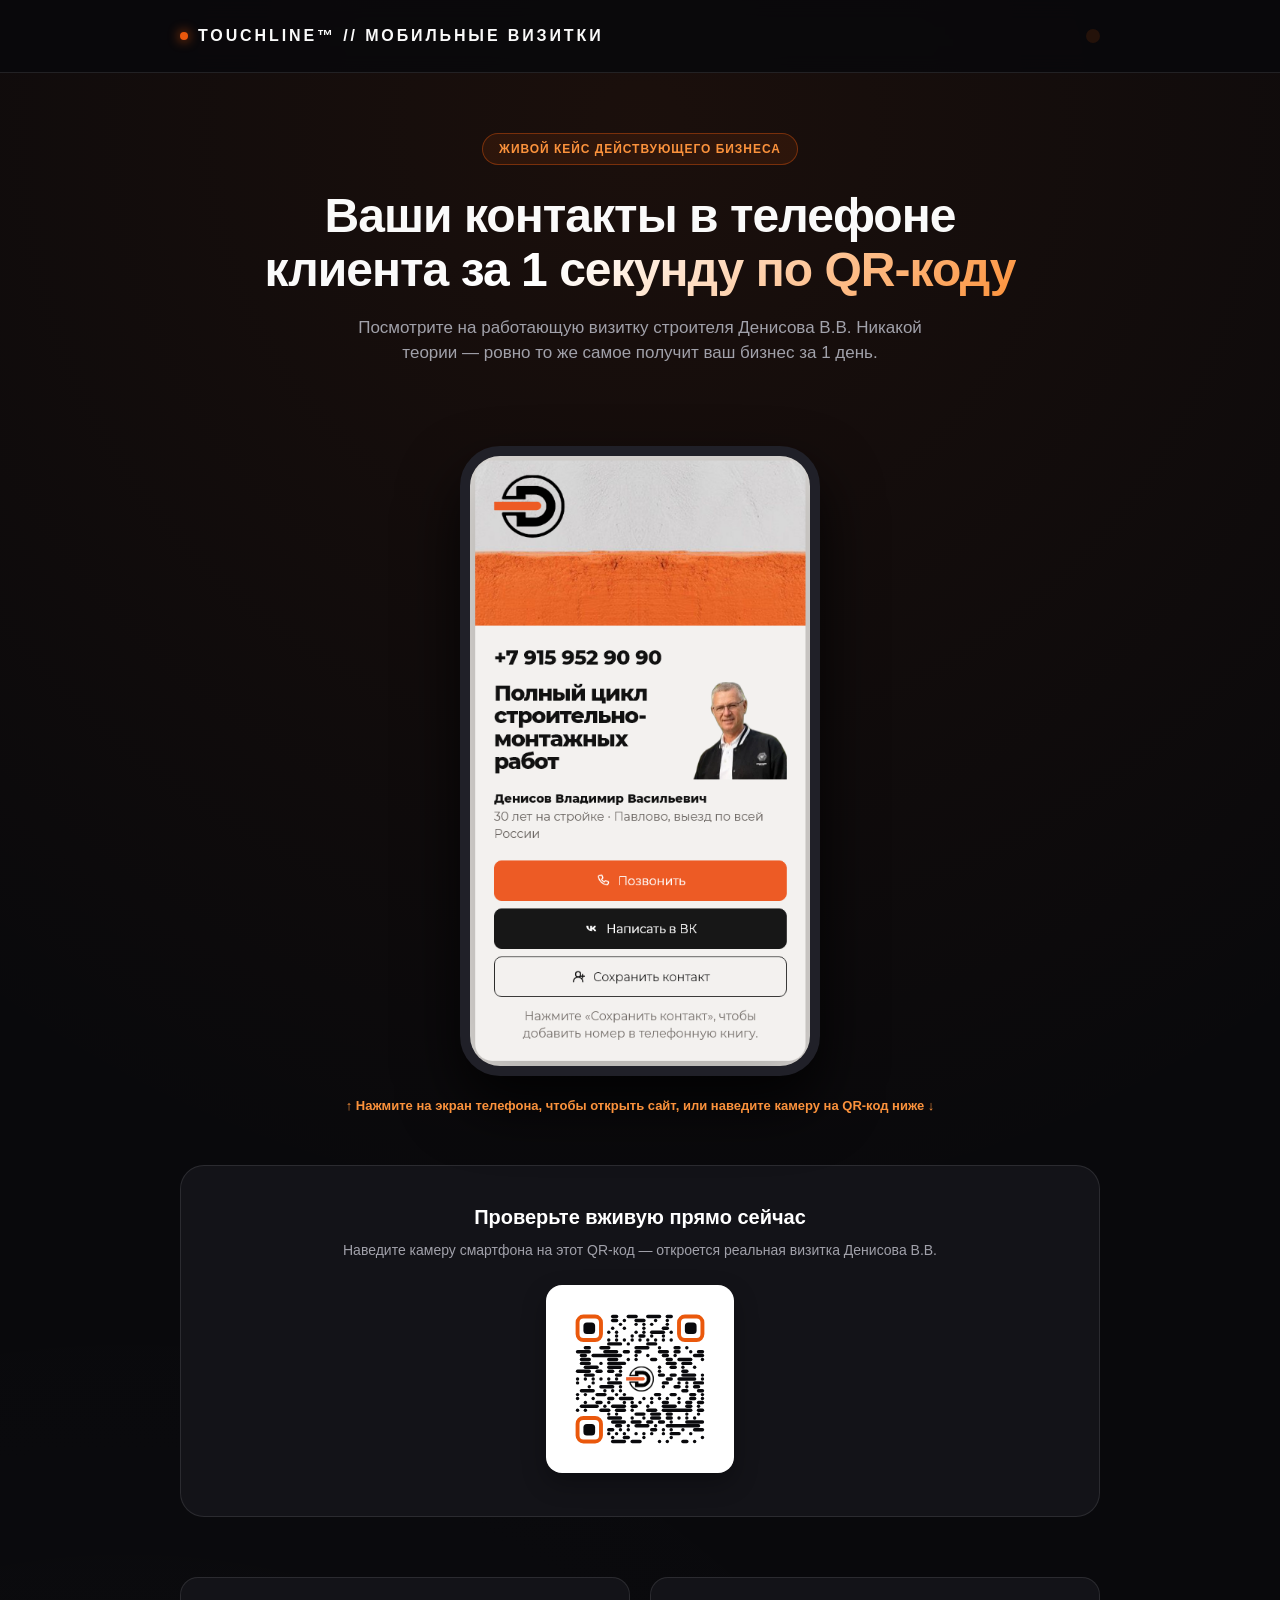
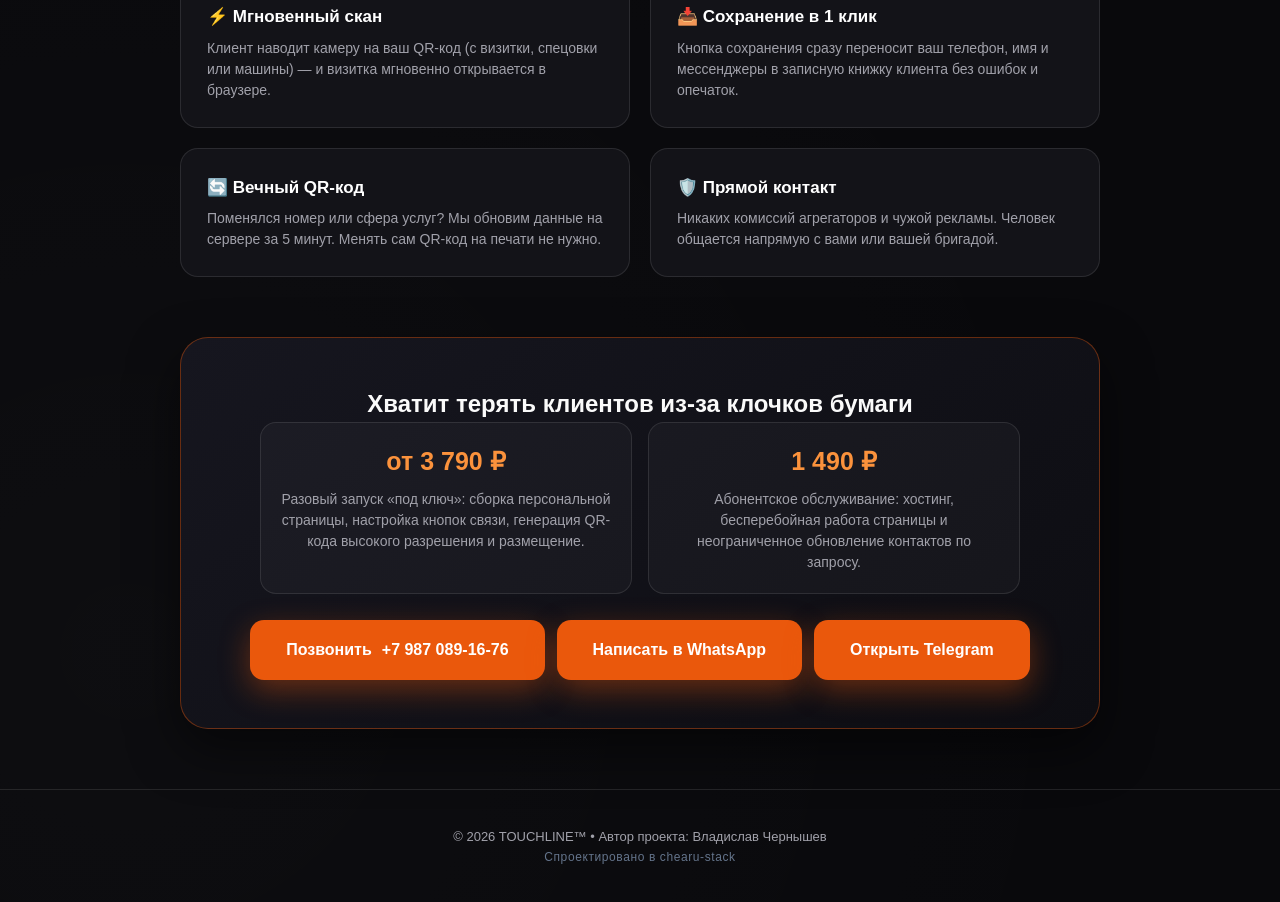
==== index.html @ 72512d51 "Update pricing and remove contact QR" ====
<!DOCTYPE html>
<html lang="ru">
<head>
  <meta charset="UTF-8" />
  <meta name="viewport" content="width=device-width, initial-scale=1.0" />
  <link rel="stylesheet" href="style.css" />
  <title>TOUCHLINE™ — Цифровая визитка для бизнеса</title>
  <meta name="author" content="Владислав Чернышев (Touchline Project)" />
  <!-- Фирменная искра -->
<link rel="icon" type="image/svg+xml" href="data:image/svg+xml,%3Csvg xmlns=%22http://www.w3.org/2000/svg%22 viewBox=%220 0 100 100%22%3E%3Cpath fill=%22%23ea580c%22 d=%22M50 3 60 37 94 50 60 60 50 97 40 60 6 50 40 37z%22/%3E%3Ccircle cx=%2250%22 cy=%2250%22 r=%228%22 fill=%22%23fff%22/%3E%3C/svg%3E">
  
</head>
<body>

  <header>
    <div class="container header-row">
      <a href="index.html" class="logo">
        <span class="logo-dot"></span>
        TOUCHLINE™ // МОБИЛЬНЫЕ ВИЗИТКИ
      </a>
      <a class="stealth-link" href="system.html" aria-label="Системная страница" title="Системная страница"></a>
    </div>
  </header>

  <main class="container">
    
    <!-- ПРОМО ХЕДЕР -->
    <section class="promo-hero">
      <div class="pill">Живой кейс действующего бизнеса</div>
      <h1>Ваши контакты в телефоне клиента <span>за 1 секунду по QR-коду</span></h1>
      <p class="promo-sub">
        Посмотрите на работающую визитку строителя Денисова В.В. Никакой теории — ровно то же самое получит ваш бизнес за 1 день.
      </p>
    </section>

    <!-- ИНТЕРАКТИВНЫЙ МАКЕТ СО СКРИНШОТОМ (ОБЕРНУТ В ССЫЛКУ) -->
    <section class="mockup-section">
      <a href="https://stroypavlovo52.htmlkin.ru/" target="_blank" rel="noopener" class="phone-link-wrap">
        <div class="phone-frame">
          <div class="phone-screen">
            <img src="denisov-screen.png" alt="Визитка Денисова В.В.">
          </div>
        </div>
      </a>
    </section>

    <div class="phone-hint">
      ↑ Нажмите на экран телефона, чтобы открыть сайт, или наведите камеру на QR-код ниже ↓
    </div>

    <!-- БЛОК С QR-КОДОМ ДЕНИСОВА ДЛЯ ПОЛЕВОГО ТЕСТА -->
    <section class="qr-test-box">
      <h3>Проверьте вживую прямо сейчас</h3>
      <p>Наведите камеру смартфона на этот QR-код — откроется реальная визитка Денисова В.В.</p>
      
      <div class="qr-img-wrap">
        <img src="qr_demo.svg" alt="QR на визитку Денисова">
      </div>
    </section>

    <!-- ПРЕИМУЩЕСТВА -->
    <div class="details-grid">
      <div class="detail-card">
        <h3>⚡ Мгновенный скан</h3>
        <p>Клиент наводит камеру на ваш QR-код (с визитки, спецовки или машины) — и визитка мгновенно открывается в браузере.</p>
      </div>
      <div class="detail-card">
        <h3>📥 Сохранение в 1 клик</h3>
        <p>Кнопка сохранения сразу переносит ваш телефон, имя и мессенджеры в записную книжку клиента без ошибок и опечаток.</p>
      </div>
      <div class="detail-card">
        <h3>🔄 Вечный QR-код</h3>
        <p>Поменялся номер или сфера услуг? Мы обновим данные на сервере за 5 минут. Менять сам QR-код на печати не нужно.</p>
      </div>
      <div class="detail-card">
        <h3>🛡️ Прямой контакт</h3>
        <p>Никаких комиссий агрегаторов и чужой рекламы. Человек общается напрямую с вами или вашей бригадой.</p>
      </div>
    </div>

    <!-- БЛОК С ЦЕНОЙ -->
    <section class="price-box">
      <h2>Хватит терять клиентов из-за клочков бумаги</h2>
      <div class="price-options">
        <div class="price-option"><strong>от 3 790 ₽</strong><p>Разовый запуск «под ключ»: сборка персональной страницы, настройка кнопок связи, генерация QR-кода высокого разрешения и размещение.</p></div>
        <div class="price-option"><strong>1 490 ₽</strong><p>Абонентское обслуживание: хостинг, бесперебойная работа страницы и неограниченное обновление контактов по запросу.</p></div>
      </div>
      <div class="order-links">
        <a href="tel:+79870891676" class="btn-main"><span>Позвонить</span><span>+7 987 089-16-76</span></a>
        <a href="https://wa.me/79870891676" target="_blank" rel="noopener" class="btn-main">Написать в WhatsApp</a>
        <a href="https://t.me/vlech" target="_blank" rel="noopener" class="btn-main">Открыть Telegram</a>
      </div>
    </section>

  </main>

  <footer>
    <div class="container">
      <div class="legal">© 2026 TOUCHLINE™ • Автор проекта: Владислав Чернышев</div>
      <div class="footer-stack">Спроектировано в chearu-stack</div>
    </div>
  </footer>

</body>
</html>
---- style.css ----
:root {
      --bg: #09090c;
      --surface: #131318;
      --surface-card: #1a1a22;
      --surface-light: #18181d;
      --accent-glow: rgba(234, 88, 12, 0.35);
      --success: #10b981;
      --danger: #ef4444;
      --border: rgba(255, 255, 255, 0.1);
      --border-accent: rgba(234, 88, 12, 0.4);
      --text-main: #fafafa;
      --text-muted: #a1a1aa;
      --accent: #ea580c;
      --accent-hover: #c2410c;
    }

    * { box-sizing: border-box; margin: 0; padding: 0; }

    body {
      background-color: var(--bg);
      background-image: 
        radial-gradient(circle at 50% 5%, rgba(234, 88, 12, 0.08), transparent 45%),
        radial-gradient(circle at 10% 90%, rgba(255, 255, 255, 0.02), transparent 40%);
      color: var(--text-main);
      font-family: -apple-system, BlinkMacSystemFont, "Segoe UI", Roboto, Inter, sans-serif;
      line-height: 1.5;
      -webkit-font-smoothing: antialiased;
    }

    .container {
      width: 100%;
      max-width: 960px;
      margin: 0 auto;
      padding: 0 20px;
    }

    header {
      padding: 24px 0;
      text-align: center;
      border-bottom: 1px solid var(--border);
      background: rgba(9, 9, 12, 0.85);
      backdrop-filter: blur(10px);
      position: sticky;
      top: 0;
      z-index: 50;
    }

    .logo {
      font-size: 16px;
      font-weight: 800;
      letter-spacing: 0.18em;
      text-transform: uppercase;
      color: var(--text-main);
      text-decoration: none;
      display: inline-flex;
      align-items: center;
      gap: 8px;
    }

    .logo-dot {
      width: 8px;
      height: 8px;
      background: var(--accent);
      border-radius: 50%;
    }

    /* HERO */
    .promo-hero {
      padding: 60px 0 40px;
      text-align: center;
    }

    .pill {
      display: inline-flex;
      align-items: center;
      gap: 8px;
      padding: 6px 16px;
      border-radius: 999px;
      background: rgba(234, 88, 12, 0.1);
      border: 1px solid var(--border-accent);
      color: #fb923c;
      font-size: 12px;
      font-weight: 700;
      margin-bottom: 24px;
      text-transform: uppercase;
      letter-spacing: 0.08em;
    }

    h1 {
      font-size: clamp(30px, 4.8vw, 48px);
      font-weight: 800;
      line-height: 1.12;
      letter-spacing: -0.02em;
      margin-bottom: 18px;
      max-width: 780px;
      margin-left: auto;
      margin-right: auto;
    }

    h1 span {
      background: linear-gradient(135deg, #ffffff 20%, #fb923c 100%);
      -webkit-background-clip: text;
      -webkit-text-fill-color: transparent;
    }

    .promo-sub {
      font-size: 17px;
      color: var(--text-muted);
      max-width: 620px;
      margin: 0 auto 40px;
    }

    /* MOCKUP CONTAINER (КЛИКАБЕЛЬНЫЙ БЛОК) */
    .mockup-section {
      display: flex;
      justify-content: center;
      margin-bottom: 20px;
    }

    .phone-link-wrap {
      display: block;
      text-decoration: none;
      width: 100%;
      max-width: 360px;
      cursor: pointer;
    }

    .phone-frame {
      width: 100%;
      background: #0d0d11;
      border: 10px solid #202028;
      border-radius: 40px;
      overflow: hidden;
      box-shadow: 0 30px 60px rgba(0, 0, 0, 0.8), inset 0 1px 0 rgba(255,255,255,0.1);
      transition: transform 0.2s, border-color 0.2s;
    }

    .phone-link-wrap:hover .phone-frame {
      transform: scale(1.02);
      border-color: rgba(234, 88, 12, 0.6);
    }

    .phone-screen {
      background: #000;
      position: relative;
      overflow: hidden;
      display: flex;
    }

    .phone-screen img {
      width: 100%;
      height: auto;
      display: block;
    }

    .phone-hint {
      text-align: center;
      font-size: 13px;
      color: #fb923c;
      margin-bottom: 50px;
      font-weight: 600;
    }

    /* QR TEST BOX */
    .qr-test-box {
      text-align: center;
      margin-bottom: 60px;
      padding: 36px 24px;
      background: var(--surface);
      border: 1px solid var(--border);
      border-radius: 24px;
    }

    .qr-test-box h3 {
      font-size: 20px;
      margin-bottom: 8px;
      color: #fff;
    }

    .qr-test-box p {
      color: var(--text-muted);
      font-size: 14px;
      margin-bottom: 24px;
    }

    .qr-img-wrap {
      display: inline-block;
      padding: 14px;
      background: #fff;
      border-radius: 16px;
      box-shadow: 0 10px 25px rgba(0,0,0,0.3);
    }

    .qr-img-wrap img {
      display: block;
      width: 160px;
      height: 160px;
    }

    /* DETAILS GRID */
    .details-grid {
      display: grid;
      grid-template-columns: repeat(2, 1fr);
      gap: 20px;
      margin-bottom: 60px;
    }

    .detail-card {
      background: var(--surface);
      border: 1px solid var(--border);
      border-radius: 18px;
      padding: 26px;
    }

    .detail-card h3 {
      font-size: 17px;
      margin-bottom: 8px;
      color: #fff;
    }

    .detail-card p {
      font-size: 14px;
      color: var(--text-muted);
    }

    /* PRICING BLOCK */
    .price-box {
      background: linear-gradient(145deg, #16161f 0%, #0d0d12 100%);
      border: 1px solid var(--border-accent);
      border-radius: 28px;
      padding: 48px 24px;
      text-align: center;
      margin-bottom: 60px;
      box-shadow: 0 20px 50px rgba(0,0,0,0.5);
    }

    .price-tag {
      font-size: 42px;
      font-weight: 800;
      color: #fb923c;
      margin: 12px 0 16px;
      letter-spacing: -0.02em;
    }

    .price-desc {
      color: var(--text-muted);
      font-size: 16px;
      max-width: 520px;
      margin: 0 auto 30px;
    }

    .btn-main {
      display: inline-flex;
      align-items: center;
      justify-content: center;
      gap: 10px;
      padding: 18px 36px;
      background: var(--accent);
      color: #fff;
      font-size: 16px;
      font-weight: 700;
      border-radius: 14px;
      text-decoration: none;
      box-shadow: 0 10px 30px rgba(234, 88, 12, 0.4);
      transition: background 0.2s, transform 0.15s;
    }

    .btn-main:hover {
      background: var(--accent-hover);
      transform: translateY(-2px);
    }

    footer {
      padding: 36px 0;
      text-align: center;
      color: var(--text-muted);
      font-size: 13px;
      border-top: 1px solid var(--border);
      display: flex;
      flex-direction: column;
      gap: 6px;
      align-items: center;
    }

    .footer-stack {
      font-size: 12px;
      color: #64748b;
      letter-spacing: 0.05em;
    }

    @media (max-width: 768px) {
      .details-grid {
        grid-template-columns: 1fr;
      }
    }

/* System page */
.system-main { padding-bottom: 64px; }
.system-hero { padding: 82px 0 68px; text-align: center; }
.system-hero h1 { max-width: 880px; margin: 0 auto 20px; }
.system-hero p { max-width: 720px; margin: 0 auto 30px; color: var(--text-muted); font-size: 18px; }
.system-hero .pill { margin-bottom: 22px; }
.system-hero .btn-main { min-height: 54px; }
.system-section { padding: 52px 0; border-top: 1px solid var(--border); }
.system-section h2 { text-align: center; font-size: clamp(25px, 3vw, 36px); margin-bottom: 12px; }
.system-section > p { max-width: 670px; text-align: center; margin: 0 auto 32px; color: var(--text-muted); }
.system-grid { display: grid; grid-template-columns: repeat(3, 1fr); gap: 18px; }
.system-card { padding: 26px; border: 1px solid var(--border); border-radius: 18px; background: var(--surface); }
.system-card h3 { margin-bottom: 10px; font-size: 18px; }
.system-card p, .system-card li { color: var(--text-muted); font-size: 14px; }
.system-card ul { padding-left: 18px; display: grid; gap: 9px; }
.system-actions { display: flex; flex-wrap: wrap; justify-content: center; gap: 12px; margin-top: 24px; }
.stealth-link { width: 14px; height: 14px; display: inline-block; border-radius: 50%; opacity: .12; background: var(--accent); text-decoration: none; }
.stealth-link:hover, .stealth-link:focus-visible { opacity: 1; box-shadow: 0 0 14px var(--accent); outline: none; }
.logo { gap: 10px; }
.logo-dot { box-shadow: 0 0 12px var(--accent); }
.price-options { display: grid; grid-template-columns: repeat(2, minmax(0, 1fr)); gap: 16px; max-width: 760px; margin: 0 auto 26px; }
.price-option { padding: 20px; border: 1px solid var(--border); border-radius: 16px; background: rgba(255,255,255,.03); }
.price-option strong { display: block; color: #fb923c; font-size: 25px; margin-bottom: 8px; }
.price-option p { color: var(--text-muted); font-size: 14px; margin: 0; }
.order-links { display: flex; flex-wrap: wrap; justify-content: center; gap: 12px; }
.contact-qr { display: flex; flex-direction: column; align-items: center; gap: 12px; margin-top: 28px; color: var(--text-muted); }
.contact-qr .qr-img-wrap { margin-top: 4px; }
.legal { line-height: 1.7; }
.header-row { display: flex; justify-content: space-between; align-items: center; }
@media (max-width: 720px) {
  .system-hero { padding: 56px 0 44px; }
  .system-grid, .price-options { grid-template-columns: 1fr; }
  .details-grid { grid-template-columns: 1fr; }
  .btn-main { min-height: 52px; }
}

@media (max-width: 480px) {
  body:not(.system-page) .header-row { gap: 8px; }
  body:not(.system-page) .logo {
    gap: 6px;
    font-size: 12px;
    letter-spacing: 0.08em;
    white-space: nowrap;
  }
  body:not(.system-page) .logo-dot { flex: 0 0 7px; width: 7px; height: 7px; }
  body:not(.system-page) .stealth-link { flex: 0 0 14px; }
  body:not(.system-page) .order-links { flex-direction: column; align-items: center; gap: 10px; }
  body:not(.system-page) .order-links .btn-main {
    width: 100%;
    max-width: 320px;
    min-height: 52px;
    padding: 14px 16px;
    font-size: 15px;
    white-space: nowrap;
  }
  body:not(.system-page) .order-links .btn-main:first-child { flex-direction: column; gap: 0; line-height: 1.25; }
}


/* Original system layout, scoped so shared pages keep their own structure. */



    * {
      box-sizing: border-box;
      margin: 0;
      padding: 0;
    }

    html {
      scroll-behavior: smooth;
    }

    body.system-page {
      background-color: var(--bg);
      background-image:
        radial-gradient(circle at 75% 15%, rgba(234, 88, 12, 0.08), transparent 45%),
        radial-gradient(circle at 15% 60%, rgba(234, 88, 12, 0.03), transparent 45%);
      color: var(--text-main);
      font-family: -apple-system, BlinkMacSystemFont, "Segoe UI", Roboto, Inter, sans-serif;
      line-height: 1.5;
      -webkit-font-smoothing: antialiased;
      overflow-x: hidden;
    }

    body.system-page .container {
      width: 100%;
      max-width: 1120px;
      margin: 0 auto;
      padding: 0 24px;
    }

    /* HEADER */
    body.system-page header {
      padding: 24px 0;
      border-bottom: 1px solid var(--border);
      backdrop-filter: blur(12px);
      position: sticky;
      top: 0;
      z-index: 50;
      background: rgba(9, 9, 12, 0.8);
    }

    body.system-page .nav-wrap {
      display: flex;
      align-items: center;
      justify-content: space-between;
    }

    body.system-page .logo {
      font-size: 20px;
      font-weight: 800;
      letter-spacing: 0.14em;
      text-transform: uppercase;
      color: var(--text-main);
      display: flex;
      align-items: center;
      gap: 10px;
      text-decoration: none;
    }

    body.system-page .logo-dot {
      width: 10px;
      height: 10px;
      border-radius: 50%;
      background: var(--accent);
      box-shadow: 0 0 12px var(--accent);
    }

    body.system-page .nav-actions {
      display: flex;
      align-items: center;
      gap: 12px;
    }

    body.system-page .btn-header {
      padding: 10px 20px;
      background: var(--accent);
      color: #fff;
      text-decoration: none;
      font-size: 14px;
      font-weight: 600;
      border-radius: 10px;
      transition: background 0.2s, transform 0.15s;
    }

    body.system-page .btn-header:hover {
      background: var(--accent-hover);
    }

    /* HERO SECTION */
    body.system-page .hero {
      padding: 80px 0 90px;
      display: grid;
      grid-template-columns: 1.15fr 0.85fr;
      gap: 48px;
      align-items: center;
    }

    body.system-page .pill {
      display: inline-flex;
      align-items: center;
      gap: 8px;
      padding: 6px 14px;
      border-radius: 999px;
      background: rgba(234, 88, 12, 0.12);
      border: 1px solid var(--border-accent);
      color: #fb923c;
      font-size: 13px;
      font-weight: 600;
      letter-spacing: 0.04em;
      margin-bottom: 24px;
    }

    body.system-page h1 {
      font-size: clamp(34px, 4.8vw, 54px);
      font-weight: 800;
      line-height: 1.08;
      letter-spacing: -0.03em;
      margin-bottom: 22px;
    }

    body.system-page h1 span {
      background: linear-gradient(135deg, #ffffff 30%, #fb923c 100%);
      -webkit-background-clip: text;
      -webkit-text-fill-color: transparent;
    }

    body.system-page .hero-sub {
      font-size: 18px;
      color: var(--text-muted);
      max-width: 540px;
      margin-bottom: 36px;
    }

    body.system-page .hero-cta-group {
      display: flex;
      flex-wrap: wrap;
      gap: 14px;
      margin-bottom: 28px;
    }

    body.system-page .btn-main {
      display: inline-flex;
      align-items: center;
      justify-content: center;
      gap: 10px;
      padding: 18px 32px;
      background: var(--accent);
      color: #fff;
      font-size: 16px;
      font-weight: 700;
      border-radius: 14px;
      text-decoration: none;
      box-shadow: 0 12px 32px var(--accent-glow);
      transition: transform 0.15s, background 0.2s, box-shadow 0.2s;
    }

    body.system-page .btn-main:hover {
      background: var(--accent-hover);
      transform: translateY(-2px);
      box-shadow: 0 16px 40px rgba(234, 88, 12, 0.5);
    }

    body.system-page .btn-outline {
      display: inline-flex;
      align-items: center;
      justify-content: center;
      gap: 8px;
      padding: 18px 26px;
      background: rgba(255, 255, 255, 0.04);
      border: 1px solid var(--border);
      color: var(--text-main);
      font-size: 16px;
      font-weight: 600;
      border-radius: 14px;
      text-decoration: none;
      transition: background 0.2s, border-color 0.2s;
    }

    body.system-page .btn-outline:hover {
      background: rgba(255, 255, 255, 0.08);
      border-color: rgba(255, 255, 255, 0.25);
    }

    body.system-page .hero-proof {
      display: flex;
      gap: 24px;
      font-size: 13px;
      color: var(--text-muted);
    }

    body.system-page .hero-proof span {
      display: flex;
      align-items: center;
      gap: 6px;
    }

    /* 3D INTERACTIVE NFC CARD */
    body.system-page .card-stage {
      perspective: 1100px;
      display: flex;
      justify-content: center;
      align-items: center;
    }

    body.system-page .nfc-card {
      width: 100%;
      max-width: 390px;
      aspect-ratio: 1.586 / 1;
      border-radius: 22px;
      background: linear-gradient(145deg, #1a1a22 0%, #0d0d11 100%);
      border: 1px solid rgba(255, 255, 255, 0.16);
      box-shadow:
        0 30px 70px rgba(0, 0, 0, 0.8),
        inset 0 1px 1px rgba(255, 255, 255, 0.15);
      padding: 28px;
      display: flex;
      flex-direction: column;
      justify-content: space-between;
      position: relative;
      overflow: hidden;
      transform-style: preserve-3d;
      transition: transform 0.15s ease-out;
      cursor: pointer;
    }

    body.system-page .nfc-card::before {
      content: "";
      position: absolute;
      inset: 0;
      background: radial-gradient(circle at var(--mx, 50%) var(--my, 50%), rgba(255, 255, 255, 0.14), transparent 55%);
      pointer-events: none;
    }

    body.system-page .card-top {
      display: flex;
      justify-content: space-between;
      align-items: center;
    }

    body.system-page .card-brand {
      font-size: 15px;
      font-weight: 800;
      letter-spacing: 0.2em;
      color: rgba(255, 255, 255, 0.9);
    }

    body.system-page .nfc-waves {
      width: 28px;
      height: 28px;
      color: #fb923c;
    }

    body.system-page .card-chip {
      width: 44px;
      height: 34px;
      border-radius: 7px;
      background: linear-gradient(135deg, #fb923c 0%, #c2410c 100%);
      opacity: 0.85;
      margin: 12px 0;
    }

    body.system-page .card-bottom {
      display: flex;
      justify-content: space-between;
      align-items: flex-end;
    }

    body.system-page .card-owner {
      font-size: 16px;
      font-weight: 700;
      letter-spacing: 0.04em;
    }

    body.system-page .card-role {
      font-size: 12px;
      color: var(--text-muted);
      margin-top: 2px;
    }

    body.system-page .card-qr-mini {
      width: 42px;
      height: 42px;
      border-radius: 8px;
      background: rgba(255, 255, 255, 0.08);
      border: 1px solid rgba(255, 255, 255, 0.15);
      display: flex;
      align-items: center;
      justify-content: center;
      font-size: 10px;
      font-weight: 700;
      color: #fb923c;
    }

    /* CONTRAST SECTION (BYLO / STALO) */
    body.system-page .section {
      padding: 80px 0;
      border-top: 1px solid var(--border);
    }

    body.system-page .section-title {
      font-size: clamp(26px, 3.5vw, 38px);
      font-weight: 800;
      letter-spacing: -0.02em;
      text-align: center;
      margin-bottom: 14px;
    }

    body.system-page .section-desc {
      text-align: center;
      color: var(--text-muted);
      max-width: 600px;
      margin: 0 auto 48px;
      font-size: 16px;
    }

    body.system-page .compare-grid {
      display: grid;
      grid-template-columns: 1fr 1fr;
      gap: 24px;
    }

    body.system-page .compare-card {
      background: var(--surface);
      border: 1px solid var(--border);
      border-radius: 22px;
      padding: 36px;
    }

    body.system-page .compare-card.pro {
      background: linear-gradient(180deg, rgba(234, 88, 12, 0.1) 0%, var(--surface) 100%);
      border-color: var(--border-accent);
    }

    body.system-page .compare-head {
      font-size: 20px;
      font-weight: 700;
      margin-bottom: 24px;
      display: flex;
      align-items: center;
      gap: 10px;
    }

    body.system-page .compare-list {
      list-style: none;
      display: flex;
      flex-direction: column;
      gap: 16px;
    }

    body.system-page .compare-list li {
      display: flex;
      align-items: flex-start;
      gap: 12px;
      font-size: 15px;
      color: var(--text-muted);
    }

    body.system-page .compare-card.pro .compare-list li {
      color: var(--text-main);
    }

    /* 3 STEPS */
    body.system-page .steps-grid {
      display: grid;
      grid-template-columns: repeat(3, 1fr);
      gap: 24px;
    }

    body.system-page .step-box {
      background: var(--surface);
      border: 1px solid var(--border);
      border-radius: 20px;
      padding: 32px;
    }

    body.system-page .step-num {
      display: inline-flex;
      align-items: center;
      justify-content: center;
      width: 36px;
      height: 36px;
      border-radius: 10px;
      background: rgba(234, 88, 12, 0.16);
      color: #fb923c;
      font-weight: 800;
      margin-bottom: 20px;
    }

    body.system-page .step-box h3 {
      font-size: 19px;
      margin-bottom: 10px;
    }

    body.system-page .step-box p {
      font-size: 14px;
      color: var(--text-muted);
    }

    /* FINAL CTA & DIRECT CONTACTS */
    body.system-page .cta-panel {
      background: linear-gradient(135deg, #16161f 0%, #0d0d12 100%);
      border: 1px solid var(--border-accent);
      border-radius: 28px;
      padding: 56px 32px;
      text-align: center;
      box-shadow: 0 24px 60px rgba(0, 0, 0, 0.5);
    }

    body.system-page .cta-panel h2 {
      font-size: clamp(26px, 3.6vw, 40px);
      font-weight: 800;
      margin-bottom: 14px;
      letter-spacing: -0.02em;
    }

    body.system-page .cta-panel p {
      color: var(--text-muted);
      max-width: 560px;
      margin: 0 auto 32px;
      font-size: 16px;
    }

    body.system-page .direct-bar {
      display: flex;
      flex-wrap: wrap;
      justify-content: center;
      gap: 12px;
      margin-top: 24px;
    }

    body.system-page .direct-btn {
      display: inline-flex;
      align-items: center;
      gap: 8px;
      padding: 14px 22px;
      background: rgba(255, 255, 255, 0.05);
      border: 1px solid var(--border);
      border-radius: 12px;
      color: var(--text-main);
      text-decoration: none;
      font-size: 14px;
      font-weight: 600;
      transition: background 0.2s, border-color 0.2s;
    }

    body.system-page .direct-btn:hover {
      background: rgba(255, 255, 255, 0.1);
      border-color: rgba(255, 255, 255, 0.3);
    }

    body.system-page footer {
      padding: 36px 0;
      text-align: center;
      color: var(--text-muted);
      font-size: 13px;
      border-top: 1px solid var(--border);
    }

   @media (max-width: 860px) {
      body.system-page .hero {
        grid-template-columns: 1fr;
        padding: 48px 0 60px;
        text-align: center;
      }
      body.system-page .hero-sub {
        margin-left: auto;
        margin-right: auto;
      }
      body.system-page .hero-cta-group, body.system-page .hero-proof {
        justify-content: center;
      }
      body.system-page .compare-grid, body.system-page .steps-grid {
        grid-template-columns: 1fr;
      }
    }

body.system-page .compare-head-negative { color: var(--danger); }
body.system-page .compare-head-positive { color: var(--success); }
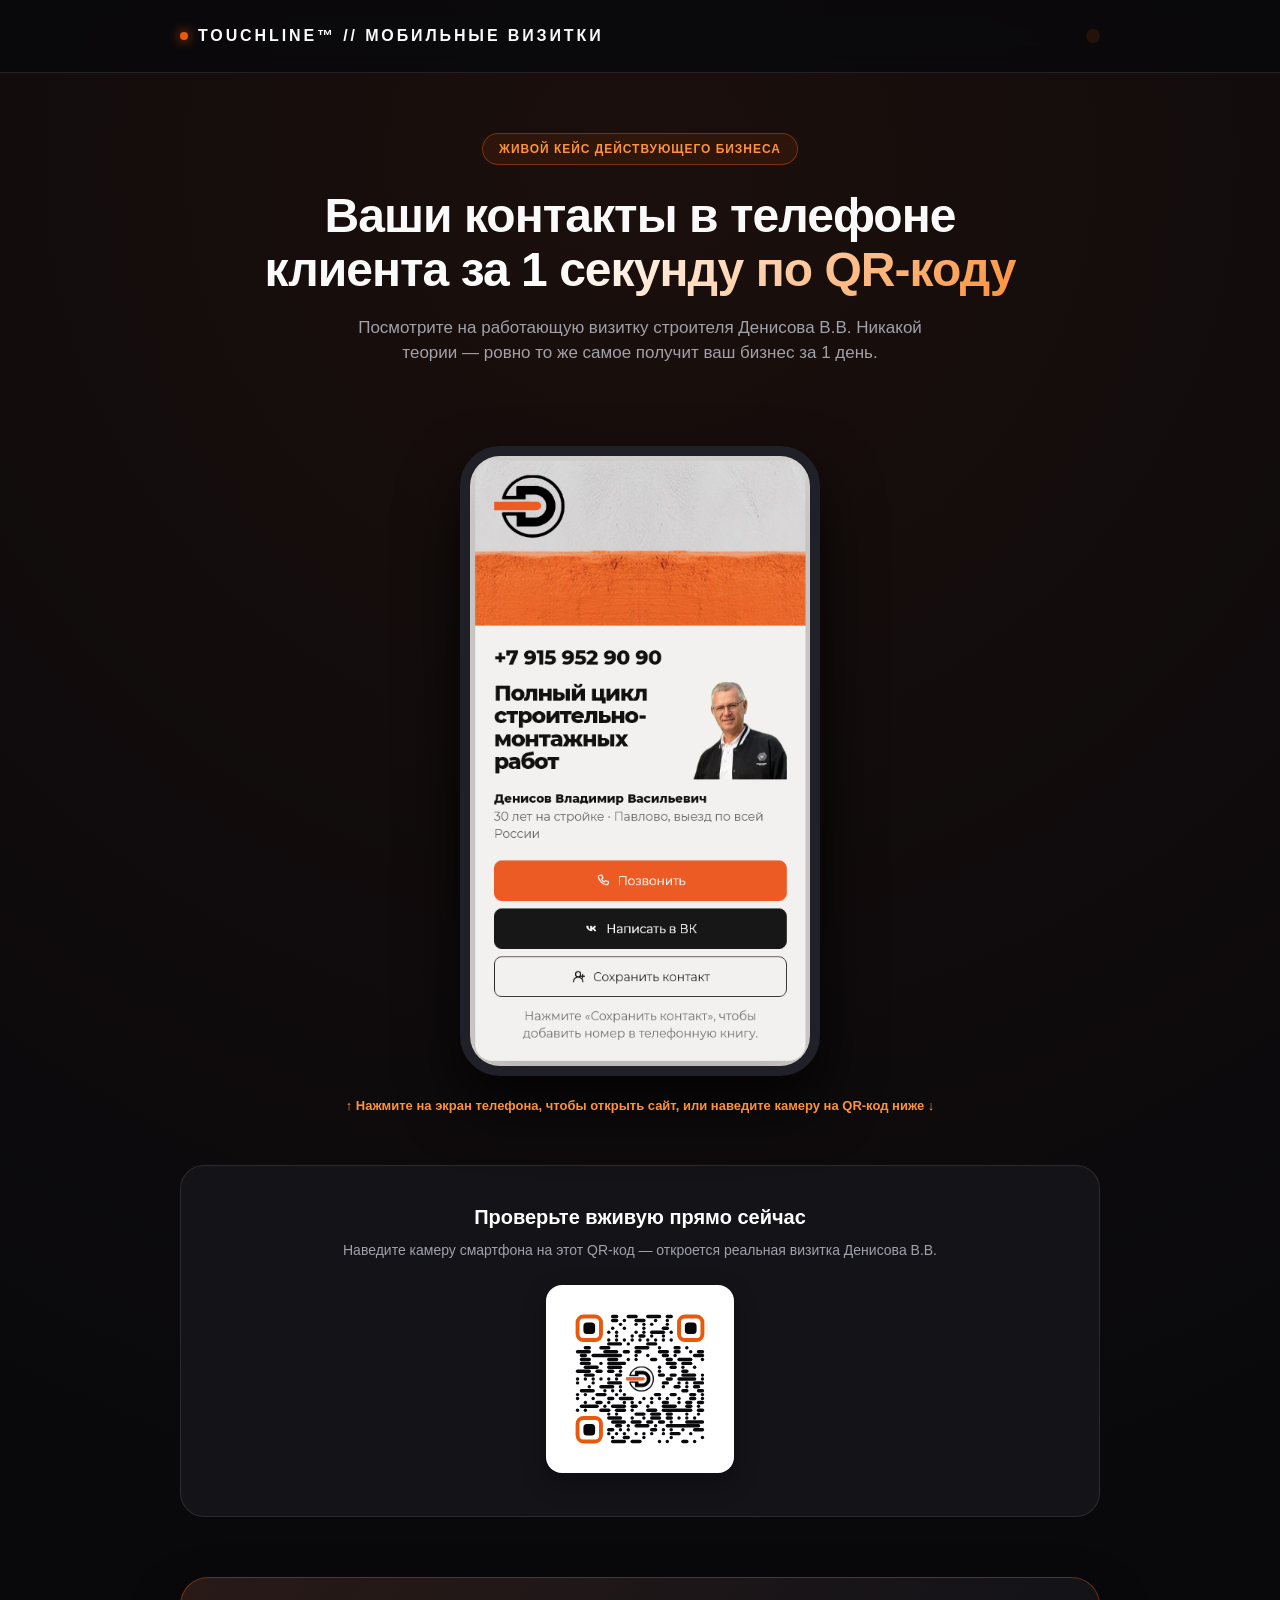
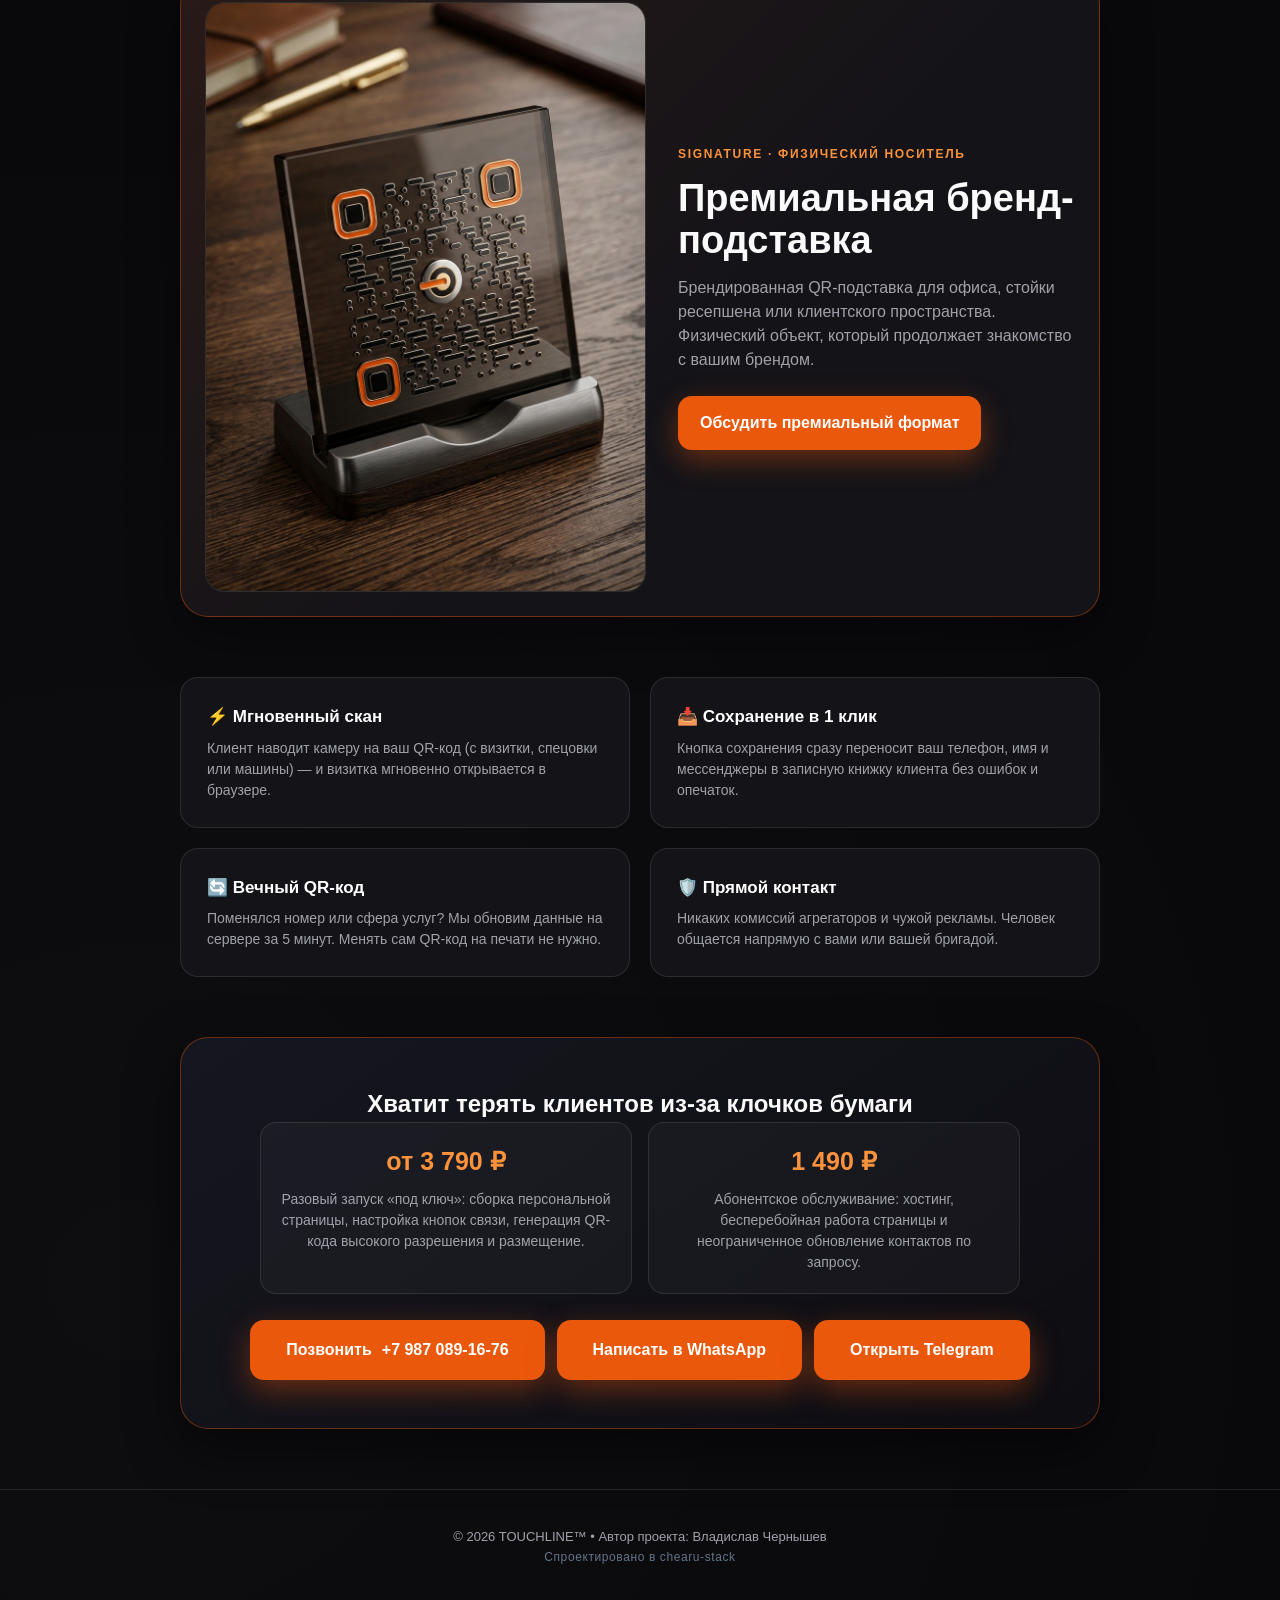
==== commit 3a68eb2e: "Add premium branded stand offer" ====
--- a/index.html
+++ b/index.html
@@ -58,6 +58,19 @@
       </div>
     </section>
 
+    <!-- ПРЕМИАЛЬНЫЙ ФИЗИЧЕСКИЙ ФОРМАТ -->
+    <section class="premium-offer" aria-labelledby="premium-offer-title">
+      <div class="premium-offer__media">
+        <img src="premium-stand.jpg" alt="Брендированная QR-подставка TOUCHLINE на рабочем столе" loading="lazy">
+      </div>
+      <div class="premium-offer__content">
+        <div class="premium-offer__eyebrow">SIGNATURE · ФИЗИЧЕСКИЙ НОСИТЕЛЬ</div>
+        <h2 id="premium-offer-title">Премиальная бренд-подставка</h2>
+        <p>Брендированная QR-подставка для офиса, стойки ресепшена или клиентского пространства. Физический объект, который продолжает знакомство с вашим брендом.</p>
+        <a href="tel:+79870891676" class="btn-main">Обсудить премиальный формат</a>
+      </div>
+    </section>
+
     <!-- ПРЕИМУЩЕСТВА -->
     <div class="details-grid">
       <div class="detail-card">
--- a/style.css
+++ b/style.css
@@ -195,6 +195,60 @@
       display: block;
       width: 160px;
       height: 160px;
+    }
+
+    /* Premium physical offer */
+    .premium-offer {
+      display: grid;
+      grid-template-columns: minmax(0, 1fr) minmax(0, 0.9fr);
+      align-items: center;
+      gap: 32px;
+      margin-bottom: 60px;
+      padding: 24px;
+      overflow: hidden;
+      background: linear-gradient(135deg, rgba(234, 88, 12, 0.10), transparent 58%), var(--surface);
+      border: 1px solid var(--border-accent);
+      border-radius: 28px;
+      box-shadow: 0 20px 50px rgba(0, 0, 0, 0.38);
+    }
+
+    .premium-offer__media {
+      overflow: hidden;
+      border: 1px solid rgba(255, 255, 255, 0.12);
+      border-radius: 20px;
+      background: #111;
+    }
+
+    .premium-offer__media img {
+      display: block;
+      width: 100%;
+      height: auto;
+    }
+
+    .premium-offer__eyebrow {
+      margin-bottom: 14px;
+      color: #fb923c;
+      font-size: 12px;
+      font-weight: 800;
+      letter-spacing: 0.14em;
+    }
+
+    .premium-offer__content h2 {
+      margin-bottom: 14px;
+      font-size: clamp(26px, 3.2vw, 38px);
+      line-height: 1.12;
+    }
+
+    .premium-offer__content p {
+      margin-bottom: 24px;
+      color: var(--text-muted);
+      font-size: 16px;
+    }
+
+    .premium-offer__content .btn-main {
+      min-height: 54px;
+      padding: 15px 22px;
+      text-align: center;
     }
 
     /* DETAILS GRID */
@@ -327,6 +381,9 @@
   .system-hero { padding: 56px 0 44px; }
   .system-grid, .price-options { grid-template-columns: 1fr; }
   .details-grid { grid-template-columns: 1fr; }
+  .premium-offer { grid-template-columns: 1fr; gap: 22px; padding: 16px; border-radius: 22px; }
+  .premium-offer__media { max-width: 440px; margin: 0 auto; }
+  .premium-offer__content { padding: 0 4px 4px; text-align: center; }
   .btn-main { min-height: 52px; }
 }
 
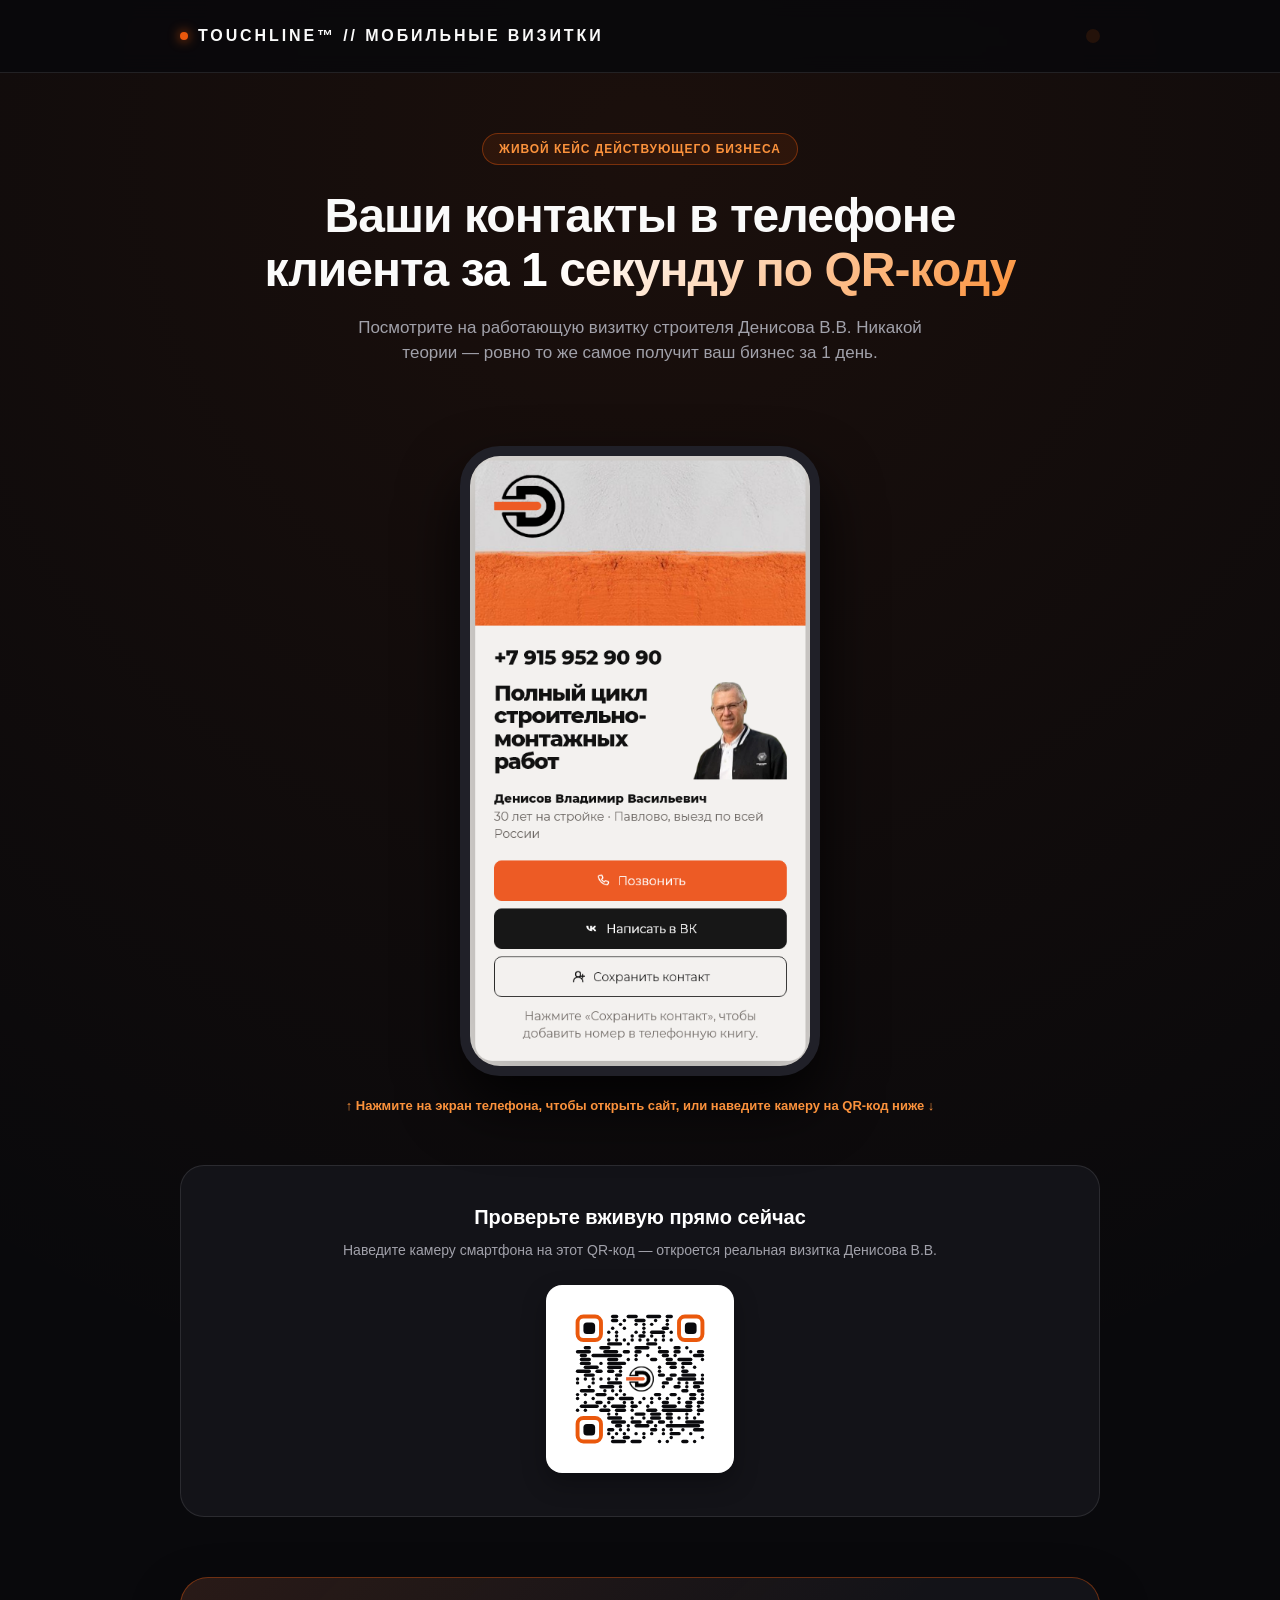
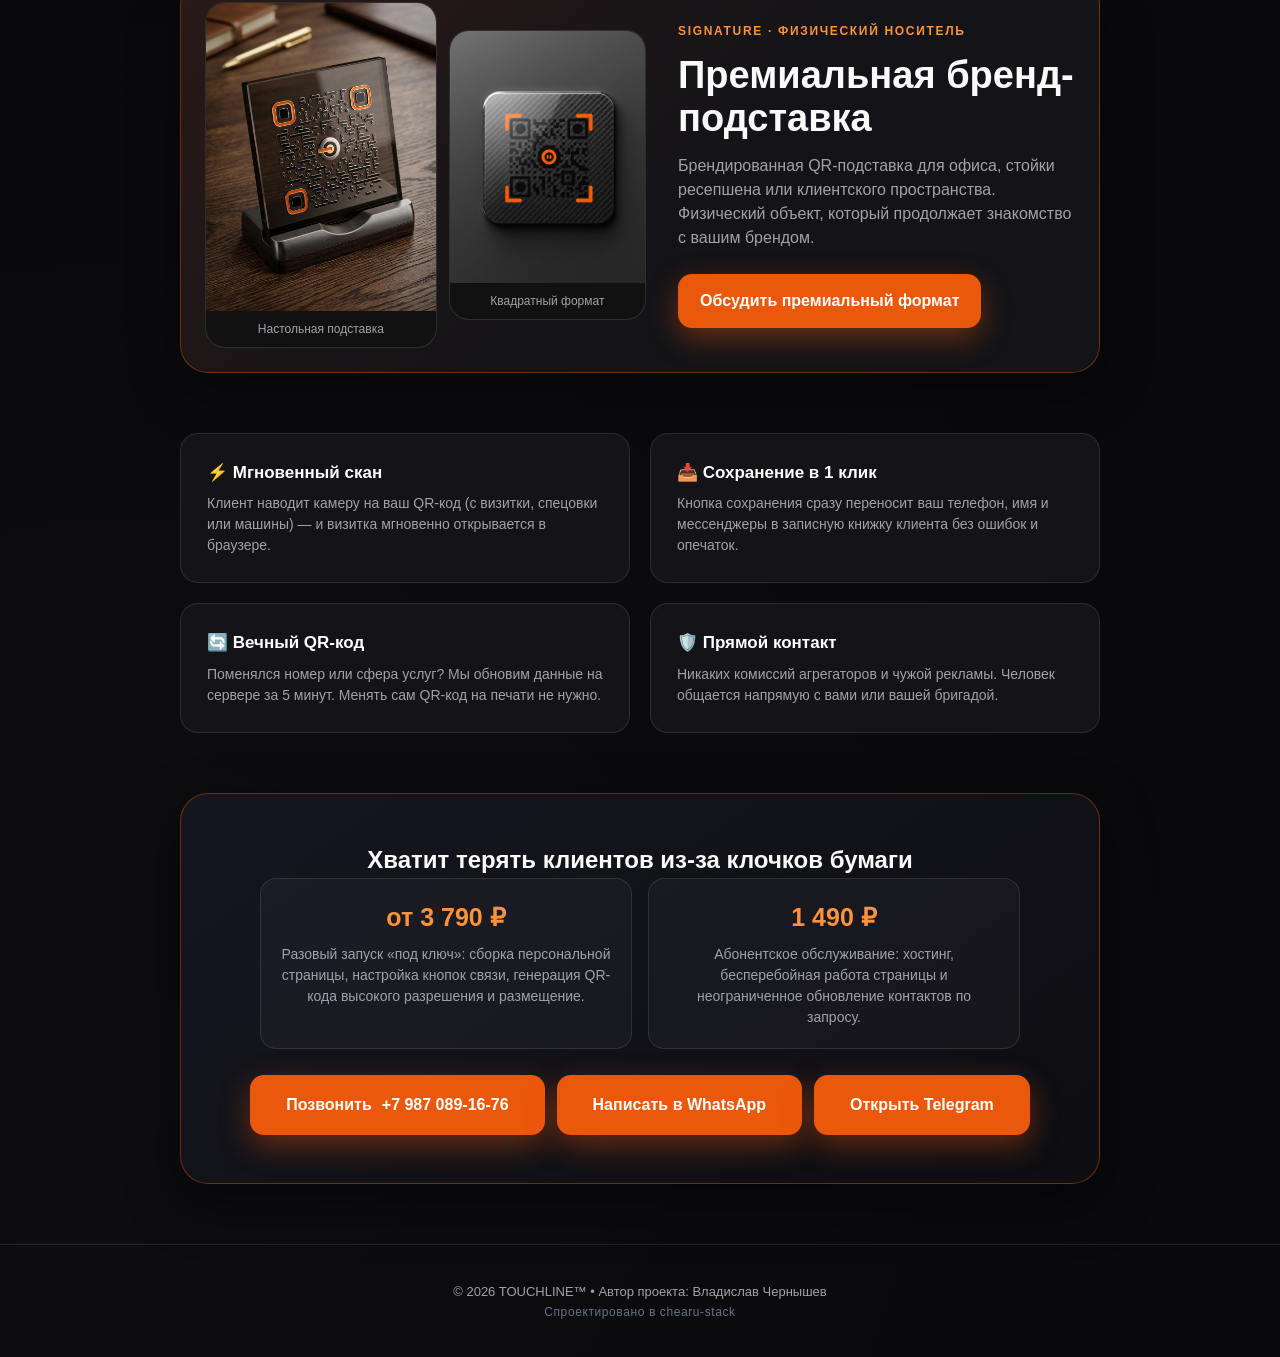
==== commit ec86059b: "Add square premium QR format" ====
--- a/index.html
+++ b/index.html
@@ -60,8 +60,15 @@
 
     <!-- ПРЕМИАЛЬНЫЙ ФИЗИЧЕСКИЙ ФОРМАТ -->
     <section class="premium-offer" aria-labelledby="premium-offer-title">
-      <div class="premium-offer__media">
-        <img src="premium-stand.jpg" alt="Брендированная QR-подставка TOUCHLINE на рабочем столе" loading="lazy">
+      <div class="premium-offer__gallery">
+        <figure class="premium-offer__visual">
+          <img src="premium-stand.jpg" alt="Вертикальная брендированная QR-подставка TOUCHLINE" loading="lazy">
+          <figcaption>Настольная подставка</figcaption>
+        </figure>
+        <figure class="premium-offer__visual premium-offer__visual--square">
+          <img src="premium-square.jpg" alt="Квадратный формат брендированного QR-носителя TOUCHLINE" loading="lazy">
+          <figcaption>Квадратный формат</figcaption>
+        </figure>
       </div>
       <div class="premium-offer__content">
         <div class="premium-offer__eyebrow">SIGNATURE · ФИЗИЧЕСКИЙ НОСИТЕЛЬ</div>
--- a/style.css
+++ b/style.css
@@ -212,17 +212,31 @@
       box-shadow: 0 20px 50px rgba(0, 0, 0, 0.38);
     }
 
-    .premium-offer__media {
+    .premium-offer__gallery {
+      display: grid;
+      grid-template-columns: minmax(0, 1.08fr) minmax(0, 0.92fr);
+      align-items: center;
+      gap: 12px;
+    }
+
+    .premium-offer__visual {
       overflow: hidden;
       border: 1px solid rgba(255, 255, 255, 0.12);
       border-radius: 20px;
       background: #111;
     }
 
-    .premium-offer__media img {
+    .premium-offer__visual img {
       display: block;
       width: 100%;
       height: auto;
+    }
+
+    .premium-offer__visual figcaption {
+      padding: 9px 10px;
+      color: var(--text-muted);
+      font-size: 12px;
+      text-align: center;
     }
 
     .premium-offer__eyebrow {
@@ -382,7 +396,8 @@
   .system-grid, .price-options { grid-template-columns: 1fr; }
   .details-grid { grid-template-columns: 1fr; }
   .premium-offer { grid-template-columns: 1fr; gap: 22px; padding: 16px; border-radius: 22px; }
-  .premium-offer__media { max-width: 440px; margin: 0 auto; }
+  .premium-offer__gallery { grid-template-columns: 1fr; max-width: 440px; margin: 0 auto; }
+  .premium-offer__visual--square { width: min(100%, 320px); justify-self: center; }
   .premium-offer__content { padding: 0 4px 4px; text-align: center; }
   .btn-main { min-height: 52px; }
 }
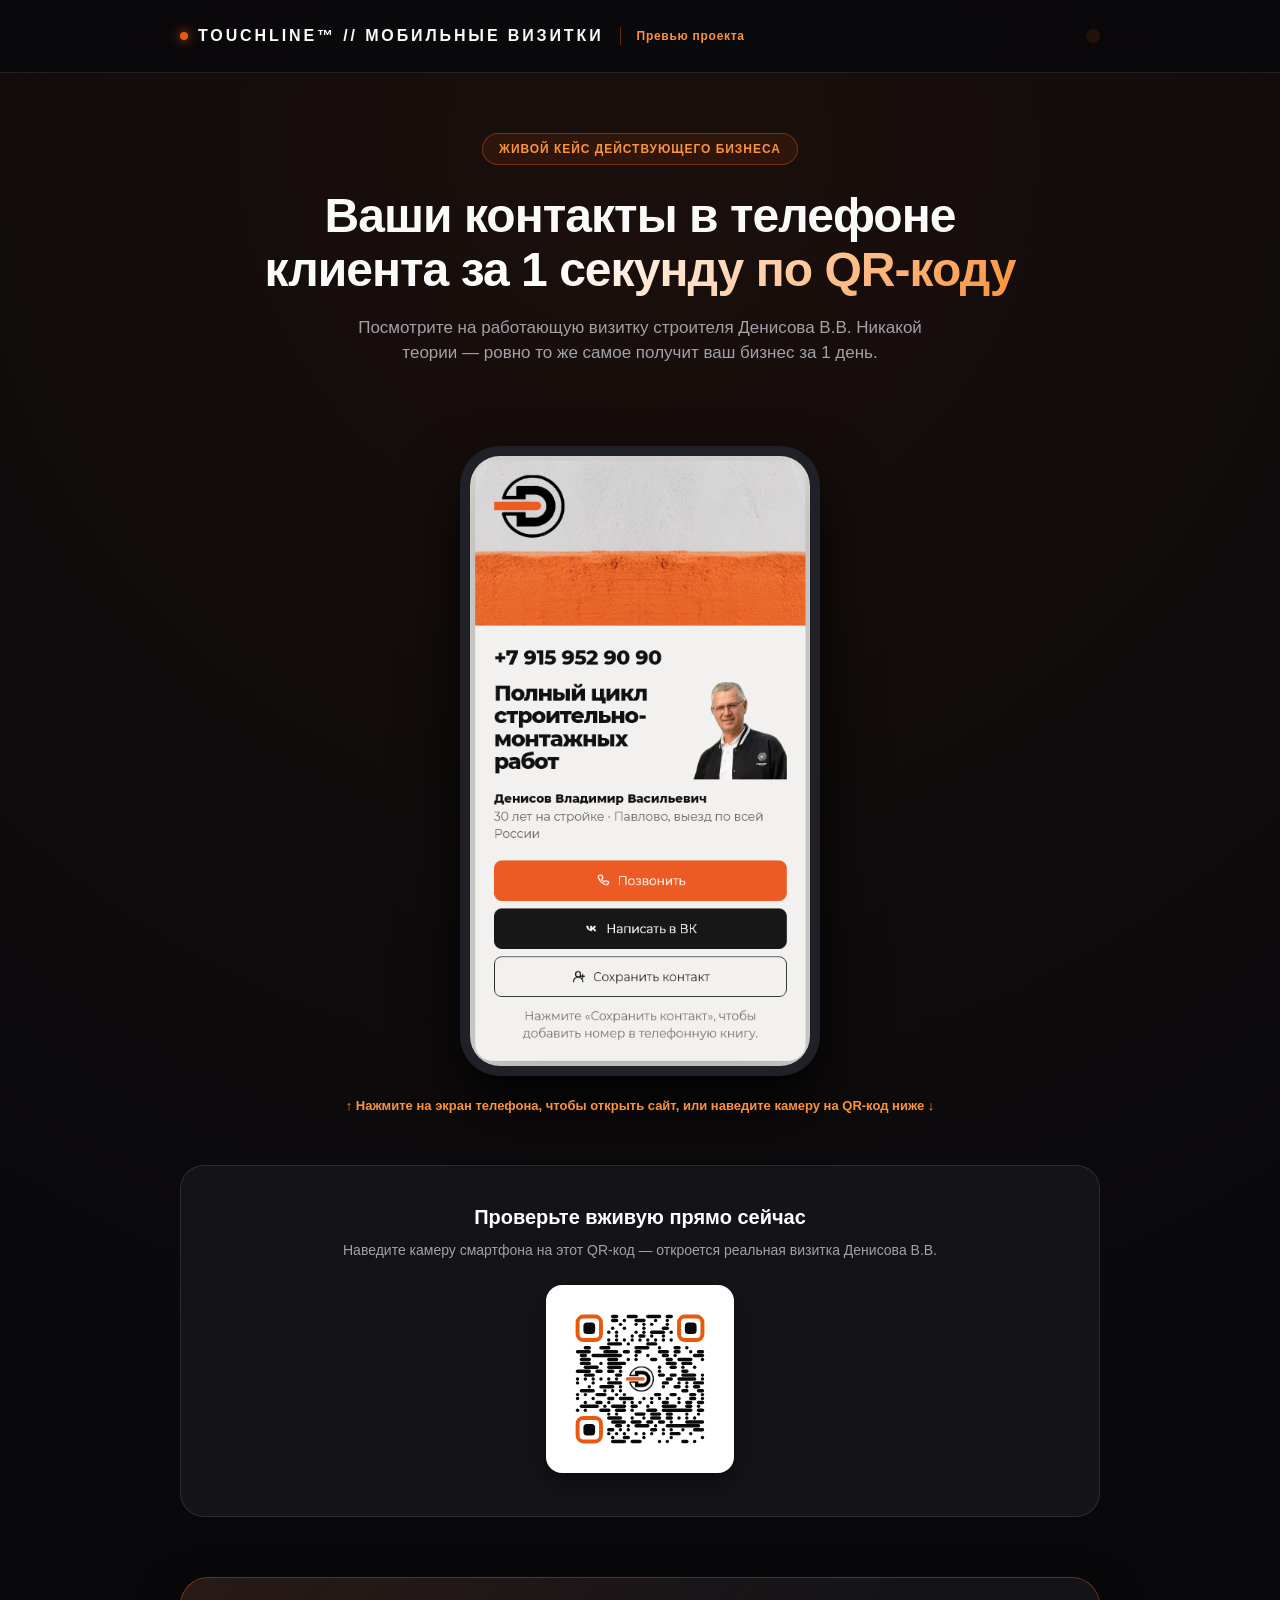
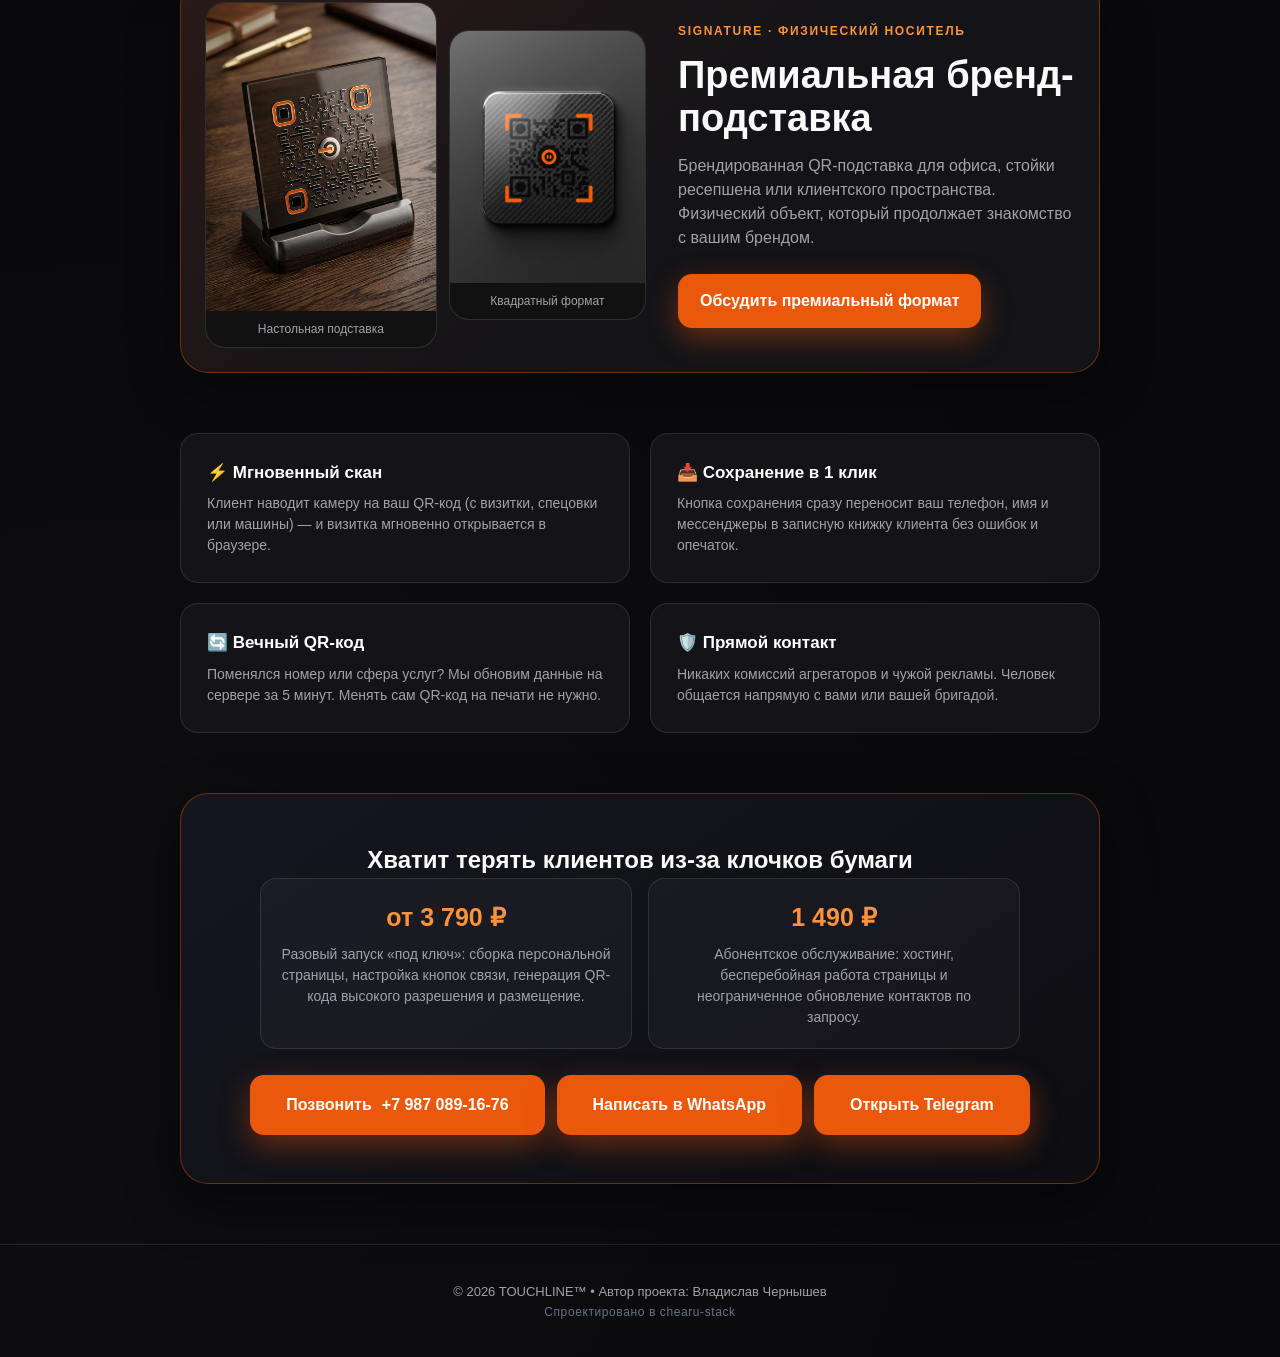
==== commit a80b3f7d: "Add project preview label to header" ====
--- a/index.html
+++ b/index.html
@@ -14,10 +14,13 @@
 
   <header>
     <div class="container header-row">
-      <a href="index.html" class="logo">
-        <span class="logo-dot"></span>
-        TOUCHLINE™ // МОБИЛЬНЫЕ ВИЗИТКИ
-      </a>
+      <div class="header-brand">
+        <a href="index.html" class="logo">
+          <span class="logo-dot"></span>
+          TOUCHLINE™ // МОБИЛЬНЫЕ ВИЗИТКИ
+        </a>
+        <span class="project-preview-label">Превью проекта</span>
+      </div>
       <a class="stealth-link" href="system.html" aria-label="Системная страница" title="Системная страница"></a>
     </div>
   </header>
--- a/style.css
+++ b/style.css
@@ -391,6 +391,16 @@
 .contact-qr .qr-img-wrap { margin-top: 4px; }
 .legal { line-height: 1.7; }
 .header-row { display: flex; justify-content: space-between; align-items: center; }
+.header-brand { display: flex; align-items: center; gap: 16px; }
+.project-preview-label {
+  padding-left: 16px;
+  border-left: 1px solid var(--border-accent);
+  color: #fb923c;
+  font-size: 12px;
+  font-weight: 600;
+  letter-spacing: 0.06em;
+  white-space: nowrap;
+}
 @media (max-width: 720px) {
   .system-hero { padding: 56px 0 44px; }
   .system-grid, .price-options { grid-template-columns: 1fr; }
@@ -403,15 +413,23 @@
 }
 
 @media (max-width: 480px) {
-  body:not(.system-page) .header-row { gap: 8px; }
+  body:not(.system-page) .header-row { position: relative; justify-content: center; gap: 8px; }
+  body:not(.system-page) .header-brand { flex-direction: column; gap: 6px; }
   body:not(.system-page) .logo {
     gap: 6px;
     font-size: 12px;
     letter-spacing: 0.08em;
     white-space: nowrap;
   }
+  body:not(.system-page) .project-preview-label {
+    padding: 0;
+    border: 0;
+    font-size: 11px;
+    letter-spacing: 0.1em;
+    text-transform: uppercase;
+  }
   body:not(.system-page) .logo-dot { flex: 0 0 7px; width: 7px; height: 7px; }
-  body:not(.system-page) .stealth-link { flex: 0 0 14px; }
+  body:not(.system-page) .stealth-link { position: absolute; right: 0; flex: 0 0 14px; }
   body:not(.system-page) .order-links { flex-direction: column; align-items: center; gap: 10px; }
   body:not(.system-page) .order-links .btn-main {
     width: 100%;
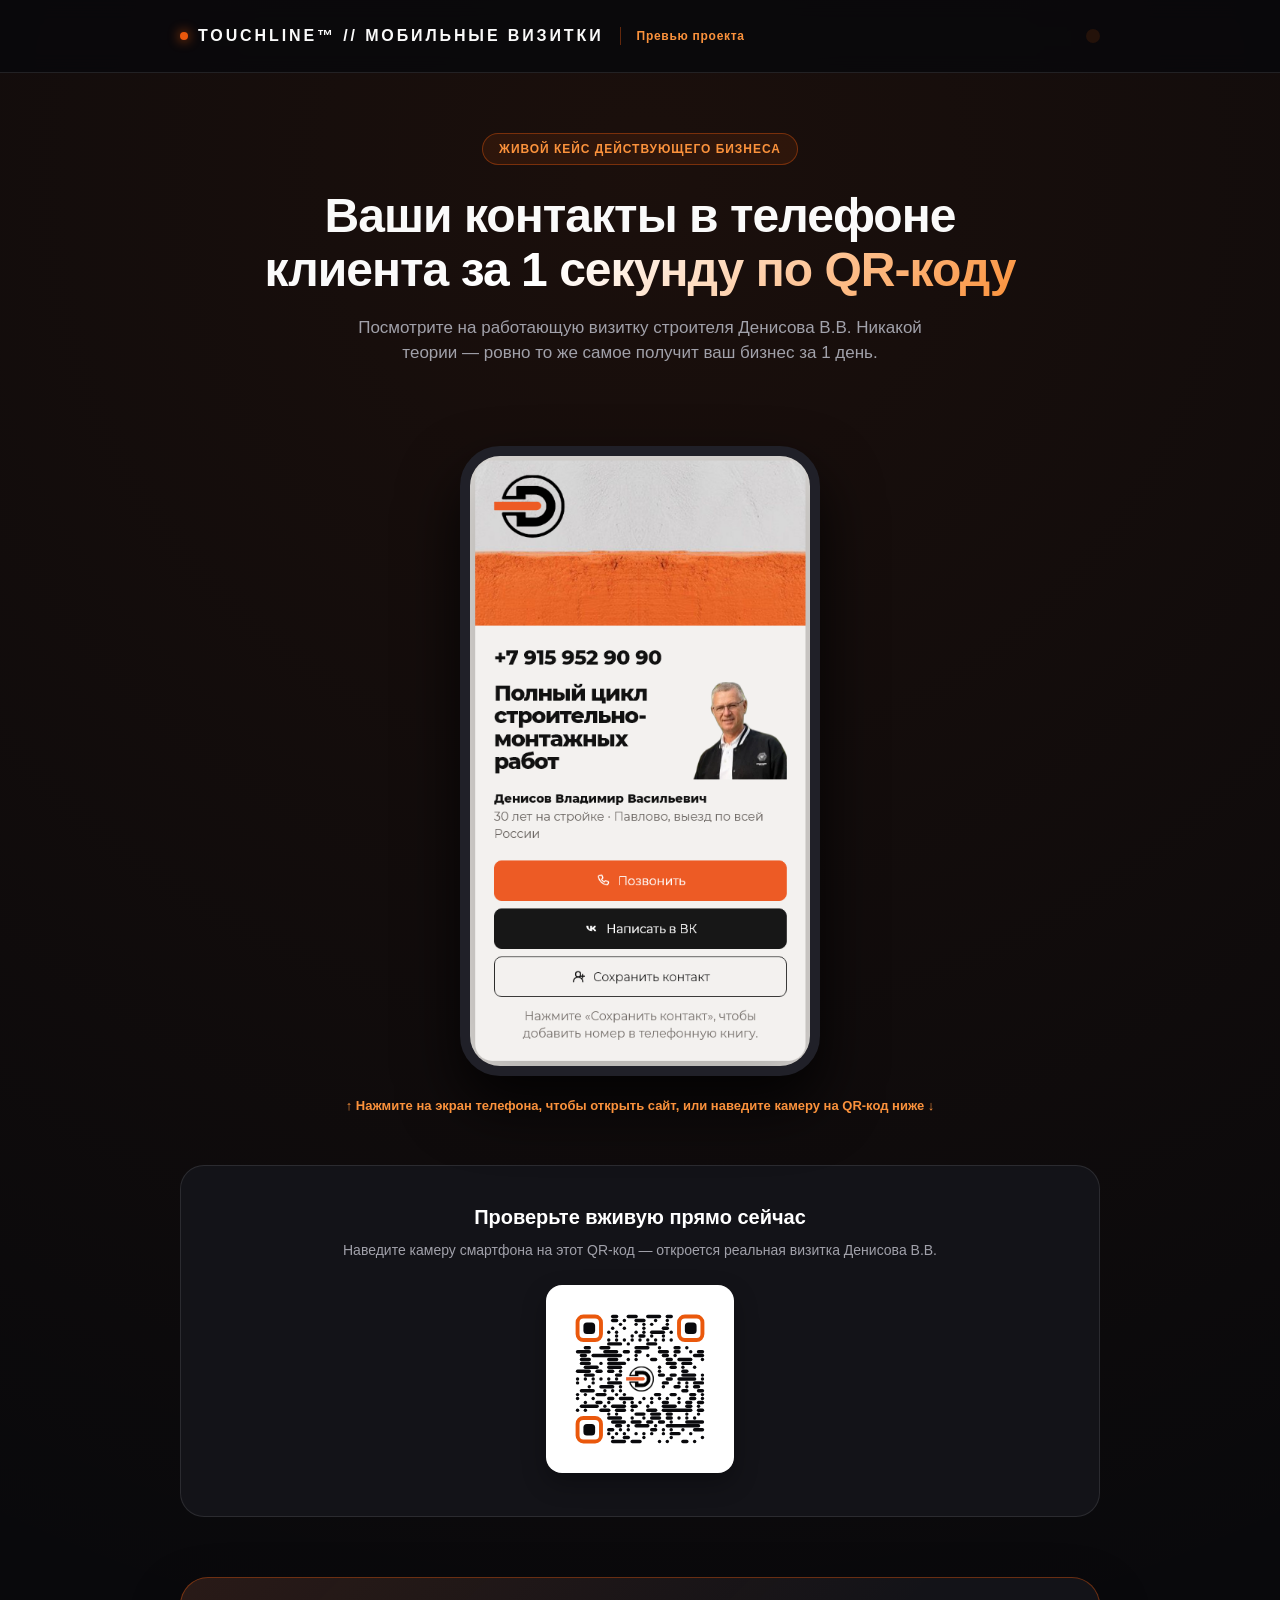
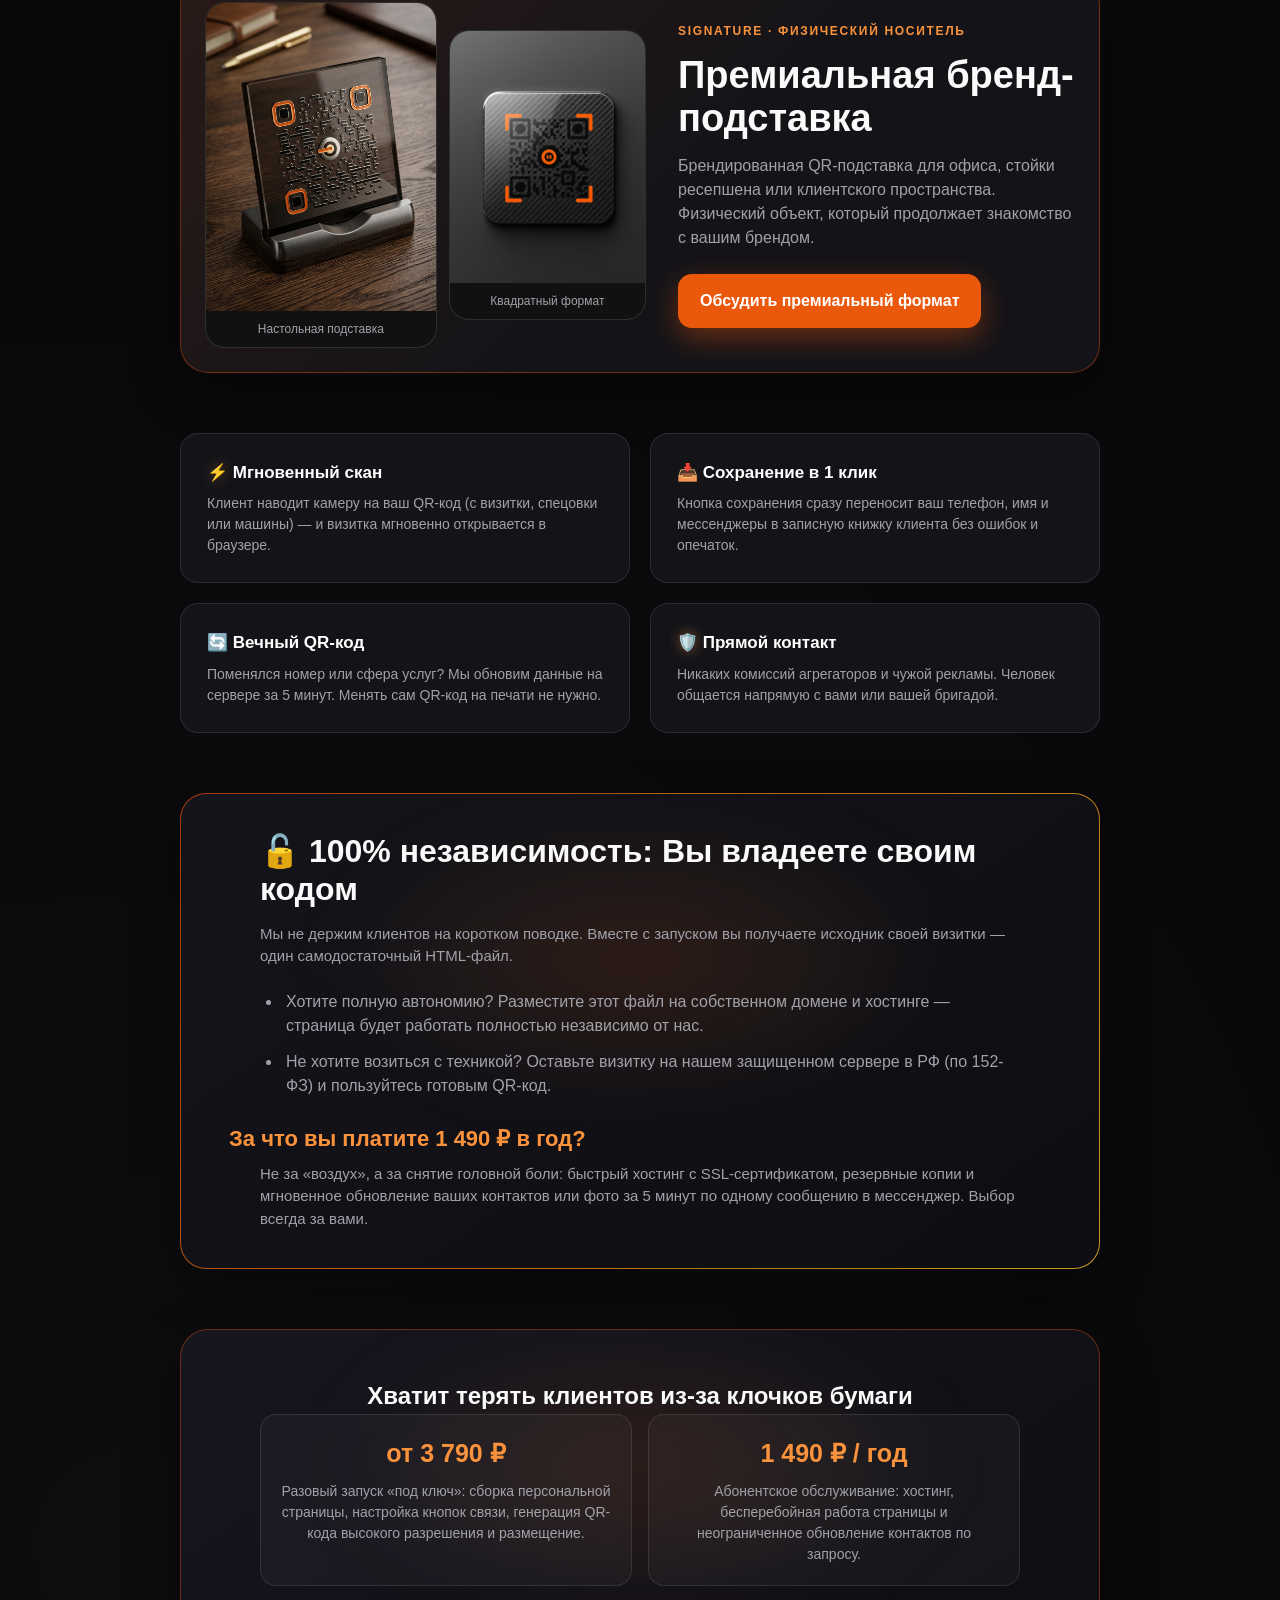
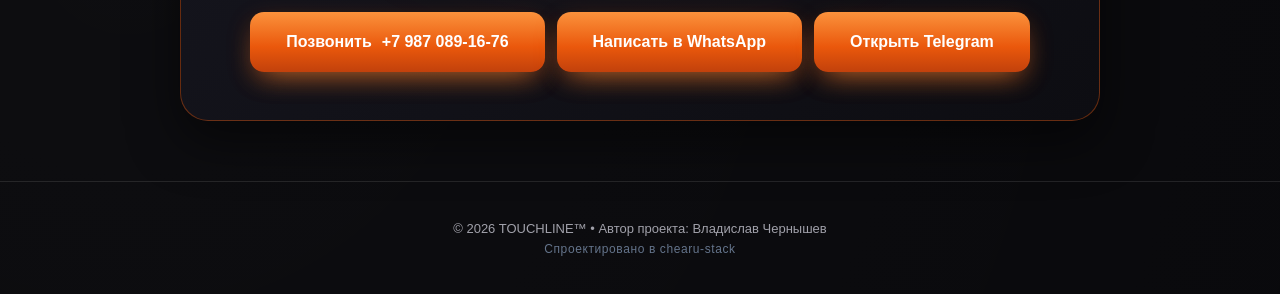
==== commit 0c63d51e: "Add code ownership section and visual accents" ====
--- a/index.html
+++ b/index.html
@@ -84,7 +84,7 @@
     <!-- ПРЕИМУЩЕСТВА -->
     <div class="details-grid">
       <div class="detail-card">
-        <h3>⚡ Мгновенный скан</h3>
+        <h3><span class="detail-icon" aria-hidden="true">⚡</span> Мгновенный скан</h3>
         <p>Клиент наводит камеру на ваш QR-код (с визитки, спецовки или машины) — и визитка мгновенно открывается в браузере.</p>
       </div>
       <div class="detail-card">
@@ -96,17 +96,28 @@
         <p>Поменялся номер или сфера услуг? Мы обновим данные на сервере за 5 минут. Менять сам QR-код на печати не нужно.</p>
       </div>
       <div class="detail-card">
-        <h3>🛡️ Прямой контакт</h3>
+        <h3><span class="detail-icon" aria-hidden="true">🛡️</span> Прямой контакт</h3>
         <p>Никаких комиссий агрегаторов и чужой рекламы. Человек общается напрямую с вами или вашей бригадой.</p>
       </div>
     </div>
+
+    <section class="ownership-box" aria-labelledby="ownership-title">
+      <h2 id="ownership-title">🔓 100% независимость: Вы владеете своим кодом</h2>
+      <p class="ownership-intro">Мы не держим клиентов на коротком поводке. Вместе с запуском вы получаете исходник своей визитки — один самодостаточный HTML-файл.</p>
+      <ul class="ownership-list">
+        <li>Хотите полную автономию? Разместите этот файл на собственном домене и хостинге — страница будет работать полностью независимо от нас.</li>
+        <li>Не хотите возиться с техникой? Оставьте визитку на нашем защищенном сервере в РФ (по 152-ФЗ) и пользуйтесь готовым QR-код.</li>
+      </ul>
+      <h3>За что вы платите 1 490 ₽ в год?</h3>
+      <p class="ownership-outro">Не за «воздух», а за снятие головной боли: быстрый хостинг с SSL-сертификатом, резервные копии и мгновенное обновление ваших контактов или фото за 5 минут по одному сообщению в мессенджер. Выбор всегда за вами.</p>
+    </section>
 
     <!-- БЛОК С ЦЕНОЙ -->
     <section class="price-box">
       <h2>Хватит терять клиентов из-за клочков бумаги</h2>
       <div class="price-options">
         <div class="price-option"><strong>от 3 790 ₽</strong><p>Разовый запуск «под ключ»: сборка персональной страницы, настройка кнопок связи, генерация QR-кода высокого разрешения и размещение.</p></div>
-        <div class="price-option"><strong>1 490 ₽</strong><p>Абонентское обслуживание: хостинг, бесперебойная работа страницы и неограниченное обновление контактов по запросу.</p></div>
+        <div class="price-option"><strong>1 490 ₽ / год</strong><p>Абонентское обслуживание: хостинг, бесперебойная работа страницы и неограниченное обновление контактов по запросу.</p></div>
       </div>
       <div class="order-links">
         <a href="tel:+79870891676" class="btn-main"><span>Позвонить</span><span>+7 987 089-16-76</span></a>
--- a/style.css
+++ b/style.css
@@ -924,3 +924,107 @@
 
 body.system-page .compare-head-negative { color: var(--danger); }
 body.system-page .compare-head-positive { color: var(--success); }
+/* TOUCHLINE landing: ownership highlight and warm interaction accents */
+body:not(.system-page) .ownership-box,
+body:not(.system-page) .price-box {
+  position: relative;
+  isolation: isolate;
+  overflow: hidden;
+}
+
+body:not(.system-page) .ownership-box {
+  margin: 0 0 60px;
+  padding: 38px clamp(20px, 5vw, 48px);
+  border: 1px solid transparent;
+  border-radius: 26px;
+  background:
+    linear-gradient(145deg, #15141a 0%, #0d0d12 100%) padding-box,
+    linear-gradient(125deg, rgba(194, 65, 12, 0.85), rgba(251, 191, 36, 0.78)) border-box;
+  box-shadow: 0 20px 50px rgba(0, 0, 0, 0.38);
+}
+
+body:not(.system-page) .ownership-box::before,
+body:not(.system-page) .price-box::before {
+  content: "";
+  position: absolute;
+  z-index: 0;
+  width: min(76vw, 620px);
+  height: 260px;
+  left: 50%;
+  top: 35%;
+  transform: translate(-50%, -50%);
+  border-radius: 50%;
+  background: radial-gradient(ellipse, rgba(234, 88, 12, 0.16) 0%, rgba(251, 146, 60, 0.07) 38%, transparent 72%);
+  filter: blur(48px);
+  pointer-events: none;
+}
+
+body:not(.system-page) .ownership-box > *,
+body:not(.system-page) .price-box > * {
+  position: relative;
+  z-index: 1;
+}
+
+body:not(.system-page) .ownership-box h2 {
+  margin: 0 auto 14px;
+  max-width: 760px;
+  font-size: clamp(23px, 3.5vw, 32px);
+  line-height: 1.2;
+}
+
+body:not(.system-page) .ownership-intro,
+body:not(.system-page) .ownership-outro {
+  max-width: 760px;
+  margin: 0 auto;
+  color: var(--text-muted);
+  font-size: 15px;
+}
+
+body:not(.system-page) .ownership-list {
+  display: grid;
+  gap: 12px;
+  max-width: 760px;
+  margin: 22px auto 24px;
+  padding-left: 22px;
+  color: var(--text-muted);
+  text-align: left;
+}
+
+body:not(.system-page) .ownership-list li {
+  padding-left: 4px;
+  overflow-wrap: anywhere;
+}
+
+body:not(.system-page) .ownership-box h3 {
+  margin: 0 auto 8px;
+  color: #fb923c;
+  font-size: clamp(18px, 2.5vw, 22px);
+}
+
+body:not(.system-page) .detail-icon {
+  color: #fb923c;
+  filter: drop-shadow(0 0 7px rgba(251, 146, 60, 0.48));
+}
+
+body:not(.system-page) .order-links .btn-main {
+  background: linear-gradient(180deg, #fb923c 0%, #ea580c 58%, #c2410c 100%);
+  box-shadow: 0 8px 24px rgba(234, 88, 12, 0.24), 0 13px 28px -14px rgba(251, 146, 60, 0.72);
+}
+
+body:not(.system-page) .order-links .btn-main:hover {
+  background: linear-gradient(180deg, #fdba74 0%, #f97316 55%, #c2410c 100%);
+  box-shadow: 0 10px 28px rgba(234, 88, 12, 0.34), 0 16px 32px -13px rgba(251, 146, 60, 0.82);
+}
+
+@media (max-width: 480px) {
+  body:not(.system-page) .ownership-box {
+    margin-bottom: 42px;
+    padding: 28px 18px;
+    border-radius: 22px;
+  }
+
+  body:not(.system-page) .ownership-list {
+    padding-left: 20px;
+    font-size: 14px;
+  }
+}
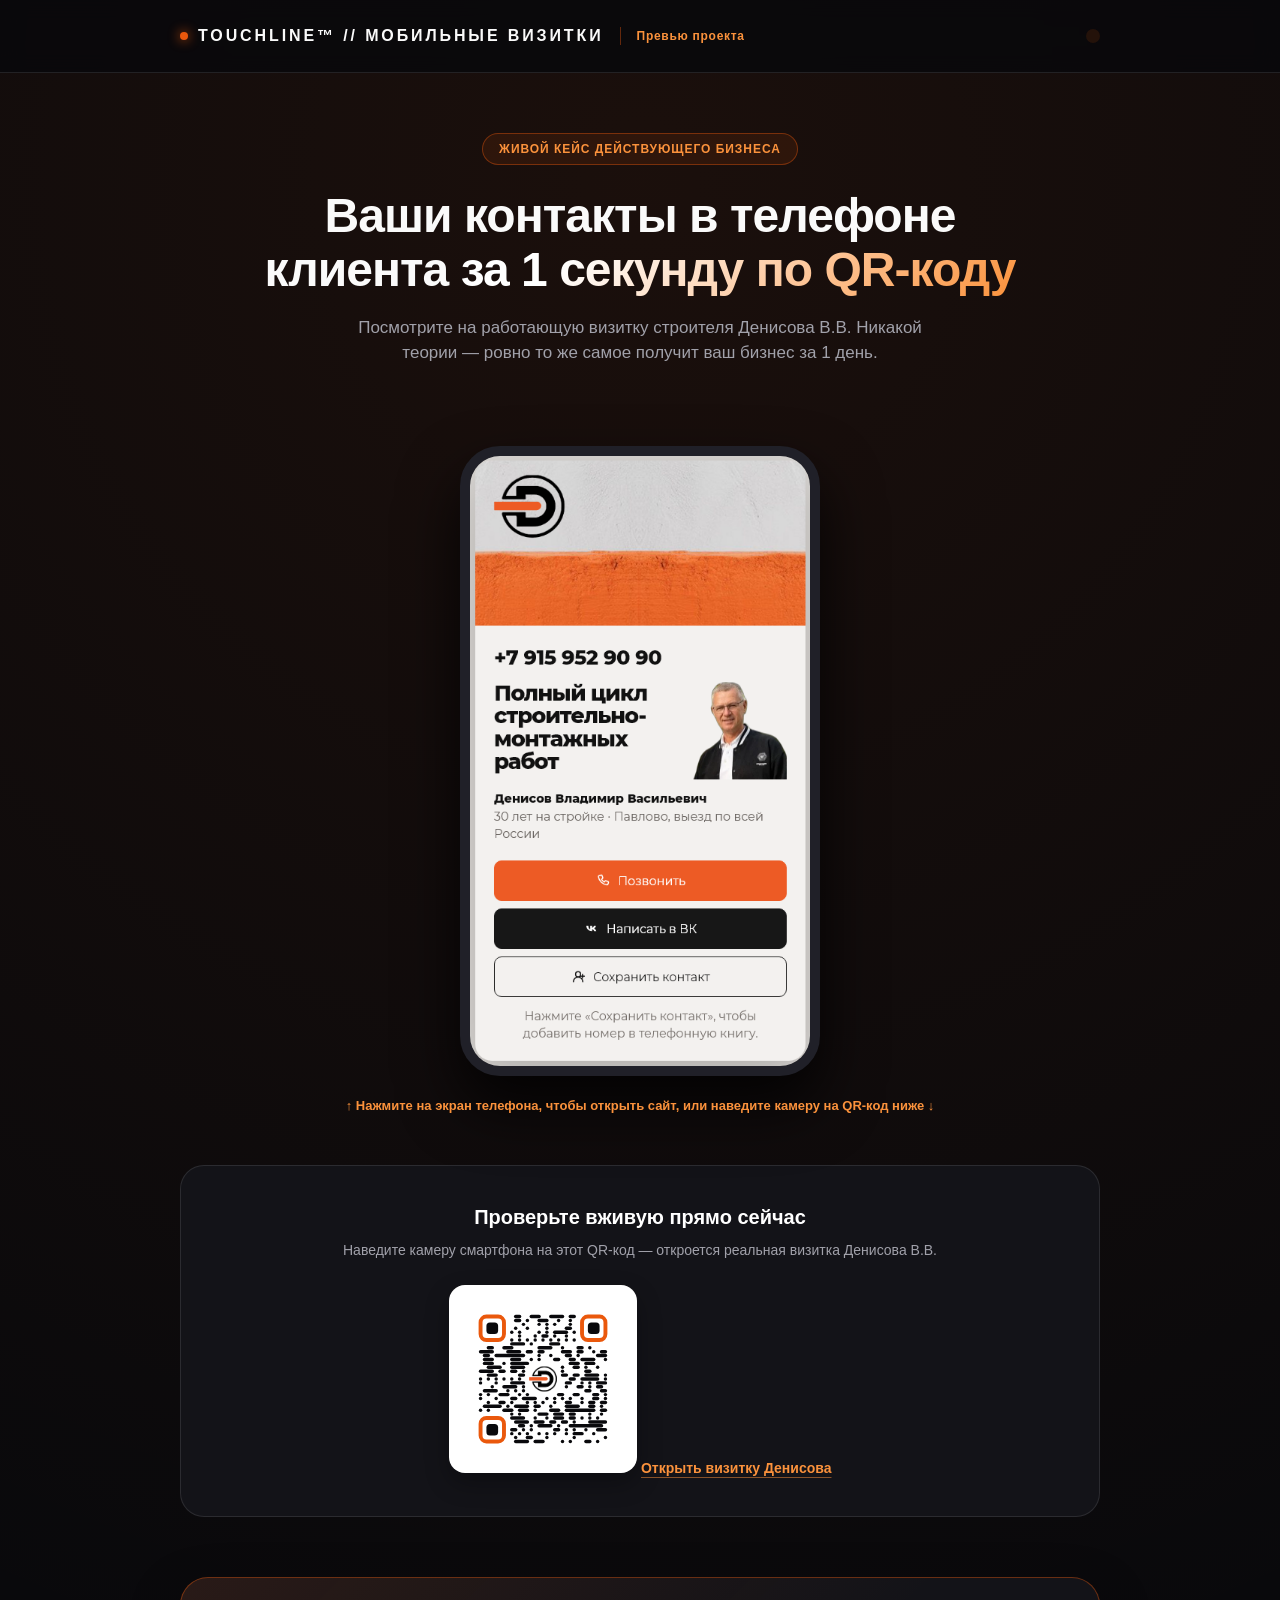
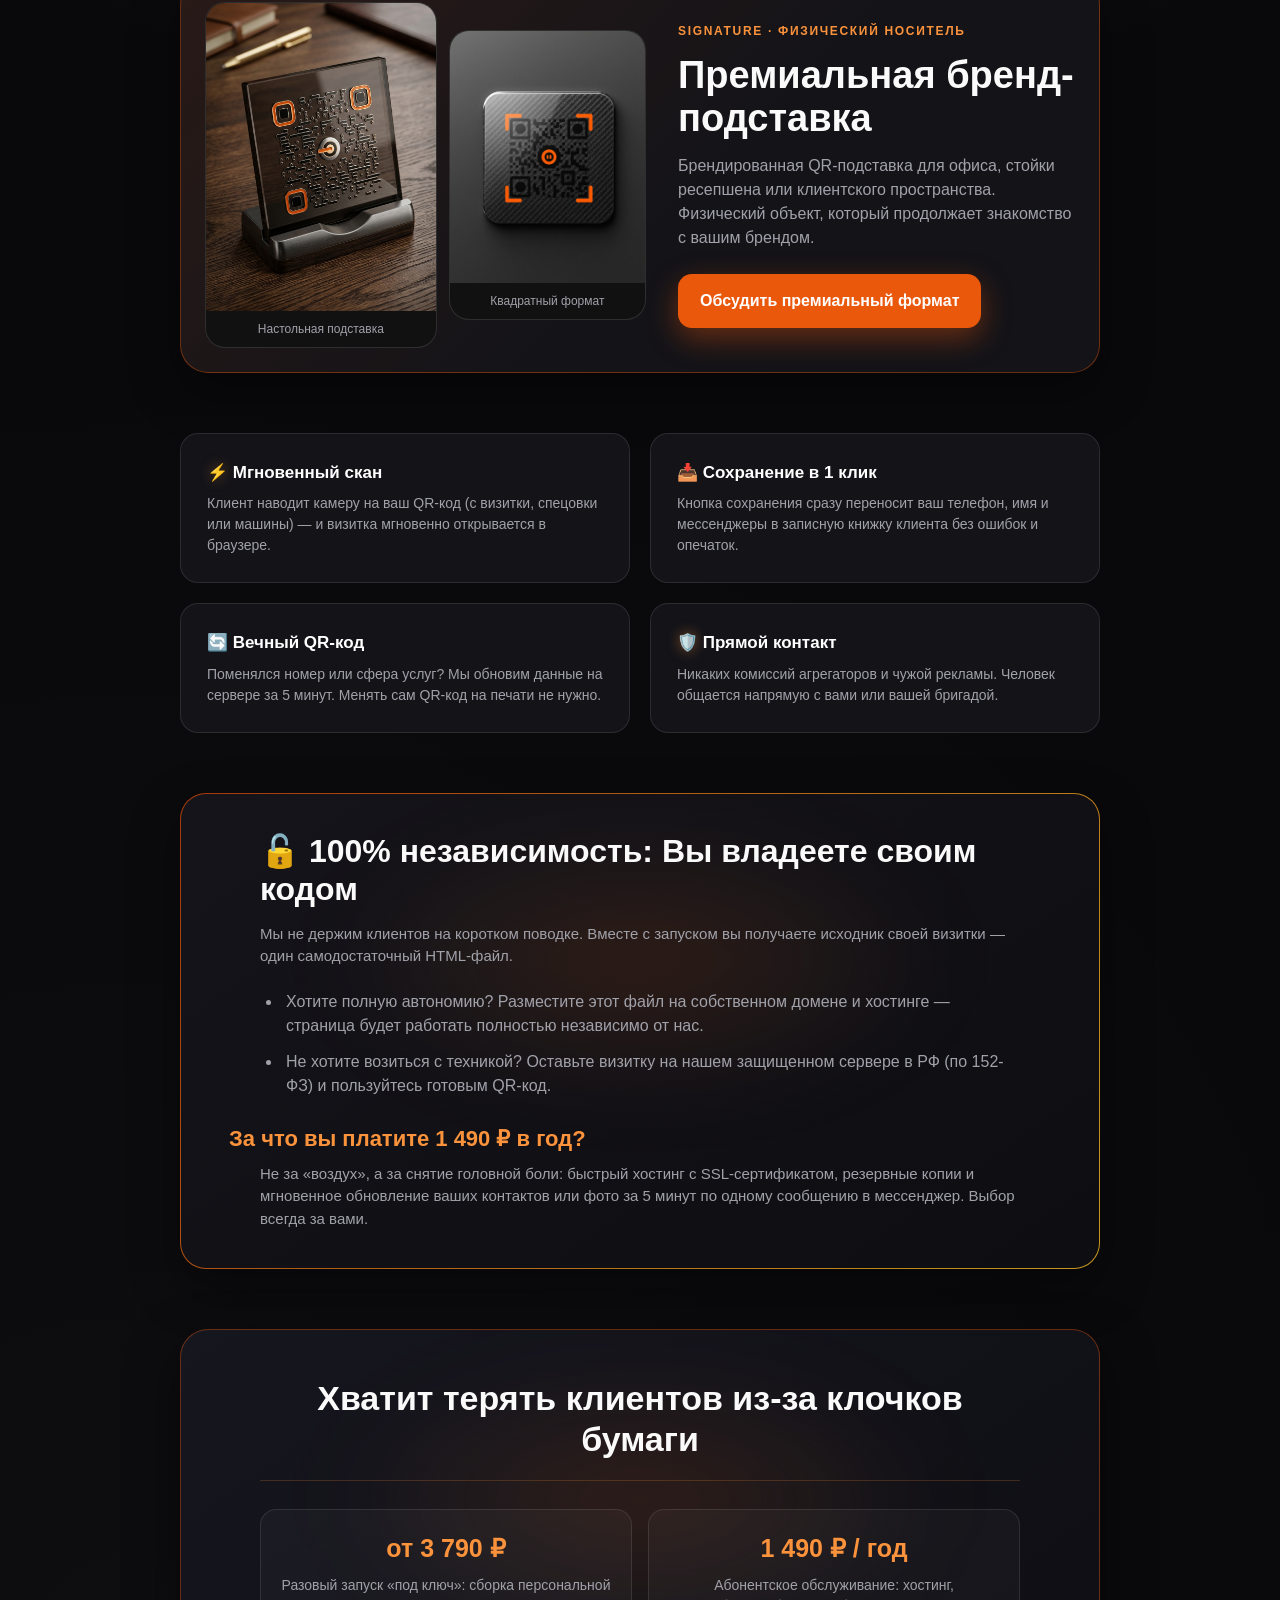
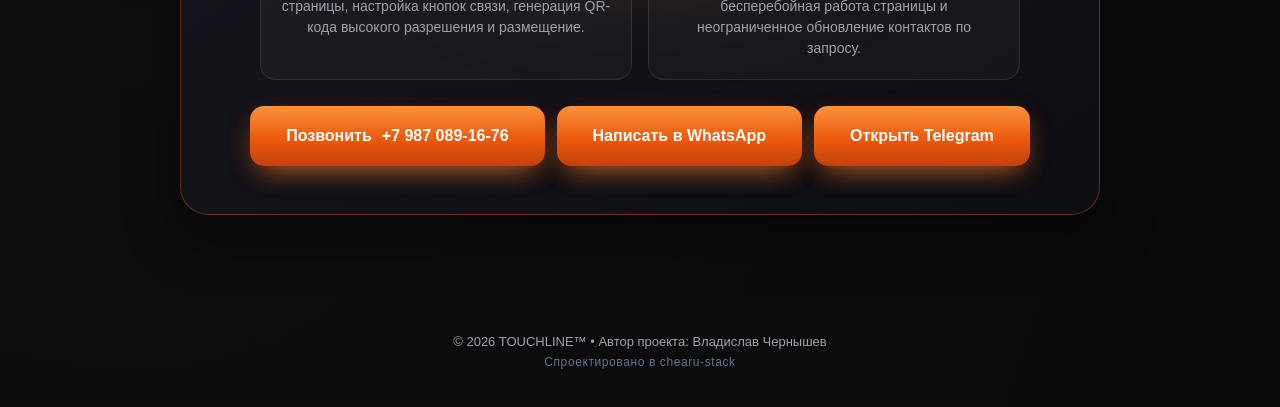
==== commit 3b9084dc: "Add social preview metadata and image" ====
--- a/index.html
+++ b/index.html
@@ -5,10 +5,42 @@
   <meta name="viewport" content="width=device-width, initial-scale=1.0" />
   <link rel="stylesheet" href="style.css" />
   <title>TOUCHLINE™ — Цифровая визитка для бизнеса</title>
+  <meta name="description" content="Живой кейс: визитка строителя Денисова В.В. Ваши контакты в телефоне клиента за 1 секунду." />
   <meta name="author" content="Владислав Чернышев (Touchline Project)" />
+  <meta property="og:type" content="website" />
+  <meta property="og:title" content="Touchline — QR-визитка за 1 день" />
+  <meta property="og:description" content="Живой кейс: визитка строителя Денисова В.В. Ваши контакты в телефоне клиента за 1 секунду." />
+  <meta property="og:image" content="https://chearu-stack.github.io/touchline/preview.jpg" />
+  <meta property="og:image:width" content="1200" />
+  <meta property="og:image:height" content="630" />
+  <meta property="og:image:alt" content="TOUCHLINE — QR-визитка за 1 день, пример визитки Денисова в смартфоне." />
+  <meta property="og:url" content="https://chearu-stack.github.io/touchline/" />
+  <meta property="og:site_name" content="TOUCHLINE" />
+  <meta property="og:locale" content="ru_RU" />
   <!-- Фирменная искра -->
 <link rel="icon" type="image/svg+xml" href="data:image/svg+xml,%3Csvg xmlns=%22http://www.w3.org/2000/svg%22 viewBox=%220 0 100 100%22%3E%3Cpath fill=%22%23ea580c%22 d=%22M50 3 60 37 94 50 60 60 50 97 40 60 6 50 40 37z%22/%3E%3Ccircle cx=%2250%22 cy=%2250%22 r=%228%22 fill=%22%23fff%22/%3E%3C/svg%3E">
-  
+  <script type="application/ld+json">
+  {
+    "@context": "https://schema.org",
+    "@graph": [
+      {
+        "@type": "Organization",
+        "@id": "https://chearu-stack.github.io/touchline/#organization",
+        "name": "TOUCHLINE",
+        "url": "https://chearu-stack.github.io/touchline/",
+        "description": "Цифровые визитки для бизнеса с QR-кодом и NFC."
+      },
+      {
+        "@type": "WebSite",
+        "@id": "https://chearu-stack.github.io/touchline/#website",
+        "name": "TOUCHLINE",
+        "url": "https://chearu-stack.github.io/touchline/",
+        "publisher": { "@id": "https://chearu-stack.github.io/touchline/#organization" },
+        "inLanguage": "ru-RU"
+      }
+    ]
+  }
+  </script>
 </head>
 <body>
 
@@ -59,6 +91,7 @@
       <div class="qr-img-wrap">
         <img src="qr_demo.svg" alt="QR на визитку Денисова">
       </div>
+      <a class="qr-open-link" href="https://stroypavlovo52.htmlkin.ru/" target="_blank" rel="noopener noreferrer">Открыть визитку Денисова</a>
     </section>
 
     <!-- ПРЕМИАЛЬНЫЙ ФИЗИЧЕСКИЙ ФОРМАТ -->
--- a/style.css
+++ b/style.css
@@ -339,11 +339,10 @@
     }
 
     footer {
-      padding: 36px 0;
+      padding: 56px 0 36px;
       text-align: center;
       color: var(--text-muted);
       font-size: 13px;
-      border-top: 1px solid var(--border);
       display: flex;
       flex-direction: column;
       gap: 6px;
@@ -972,6 +971,15 @@
   line-height: 1.2;
 }
 
+body:not(.system-page) .price-box h2 {
+  max-width: 760px;
+  margin: 0 auto 28px;
+  padding-bottom: 20px;
+  border-bottom: 1px solid rgba(251, 146, 60, 0.2);
+  font-size: clamp(24px, 3.5vw, 34px);
+  line-height: 1.2;
+}
+
 body:not(.system-page) .ownership-intro,
 body:not(.system-page) .ownership-outro {
   max-width: 760px;
@@ -1016,6 +1024,23 @@
   box-shadow: 0 10px 28px rgba(234, 88, 12, 0.34), 0 16px 32px -13px rgba(251, 146, 60, 0.82);
 }
 
+body:not(.system-page) .qr-open-link {
+  display: inline-block;
+  max-width: 100%;
+  margin-top: 16px;
+  color: #fb923c;
+  font-size: 14px;
+  font-weight: 700;
+  text-decoration-color: rgba(251, 146, 60, 0.5);
+  text-underline-offset: 4px;
+}
+
+body:not(.system-page) .qr-open-link:hover,
+body:not(.system-page) .qr-open-link:focus-visible {
+  color: #fdba74;
+  text-decoration-color: currentColor;
+}
+
 @media (max-width: 480px) {
   body:not(.system-page) .ownership-box {
     margin-bottom: 42px;
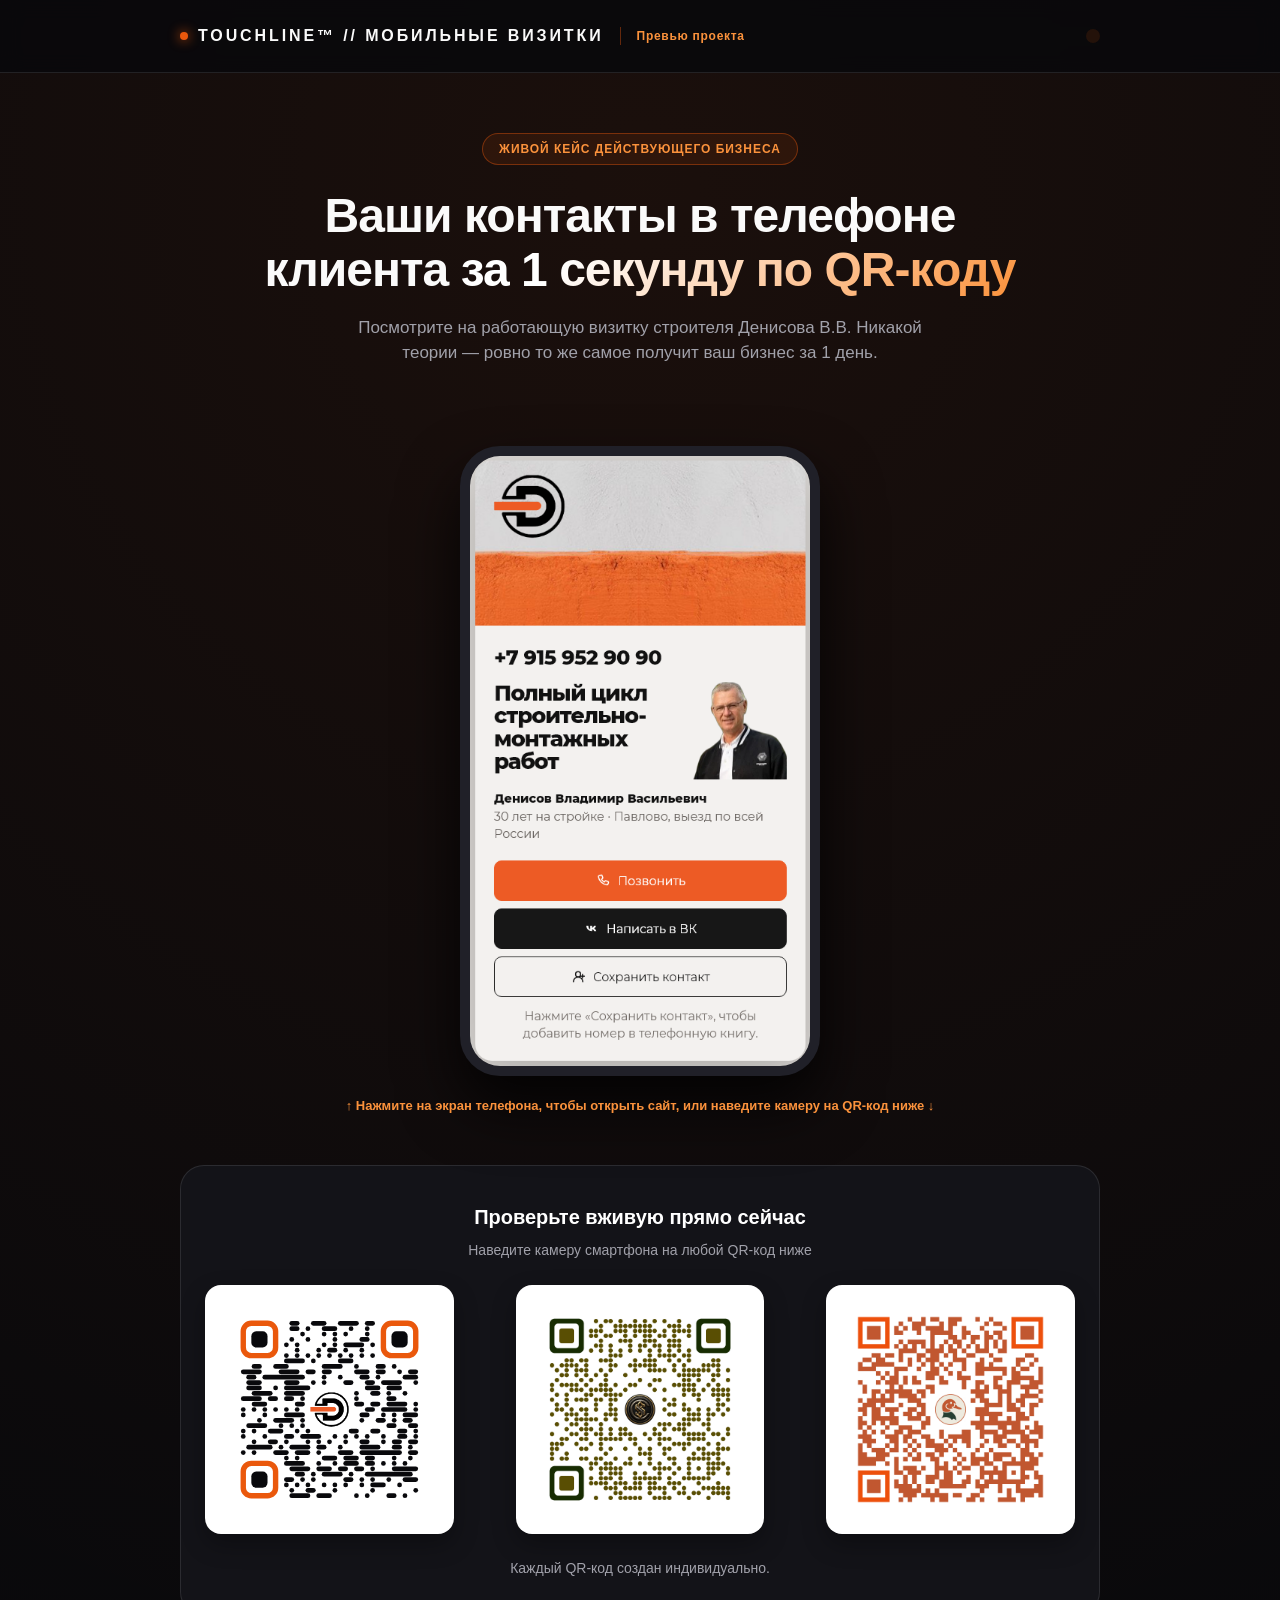
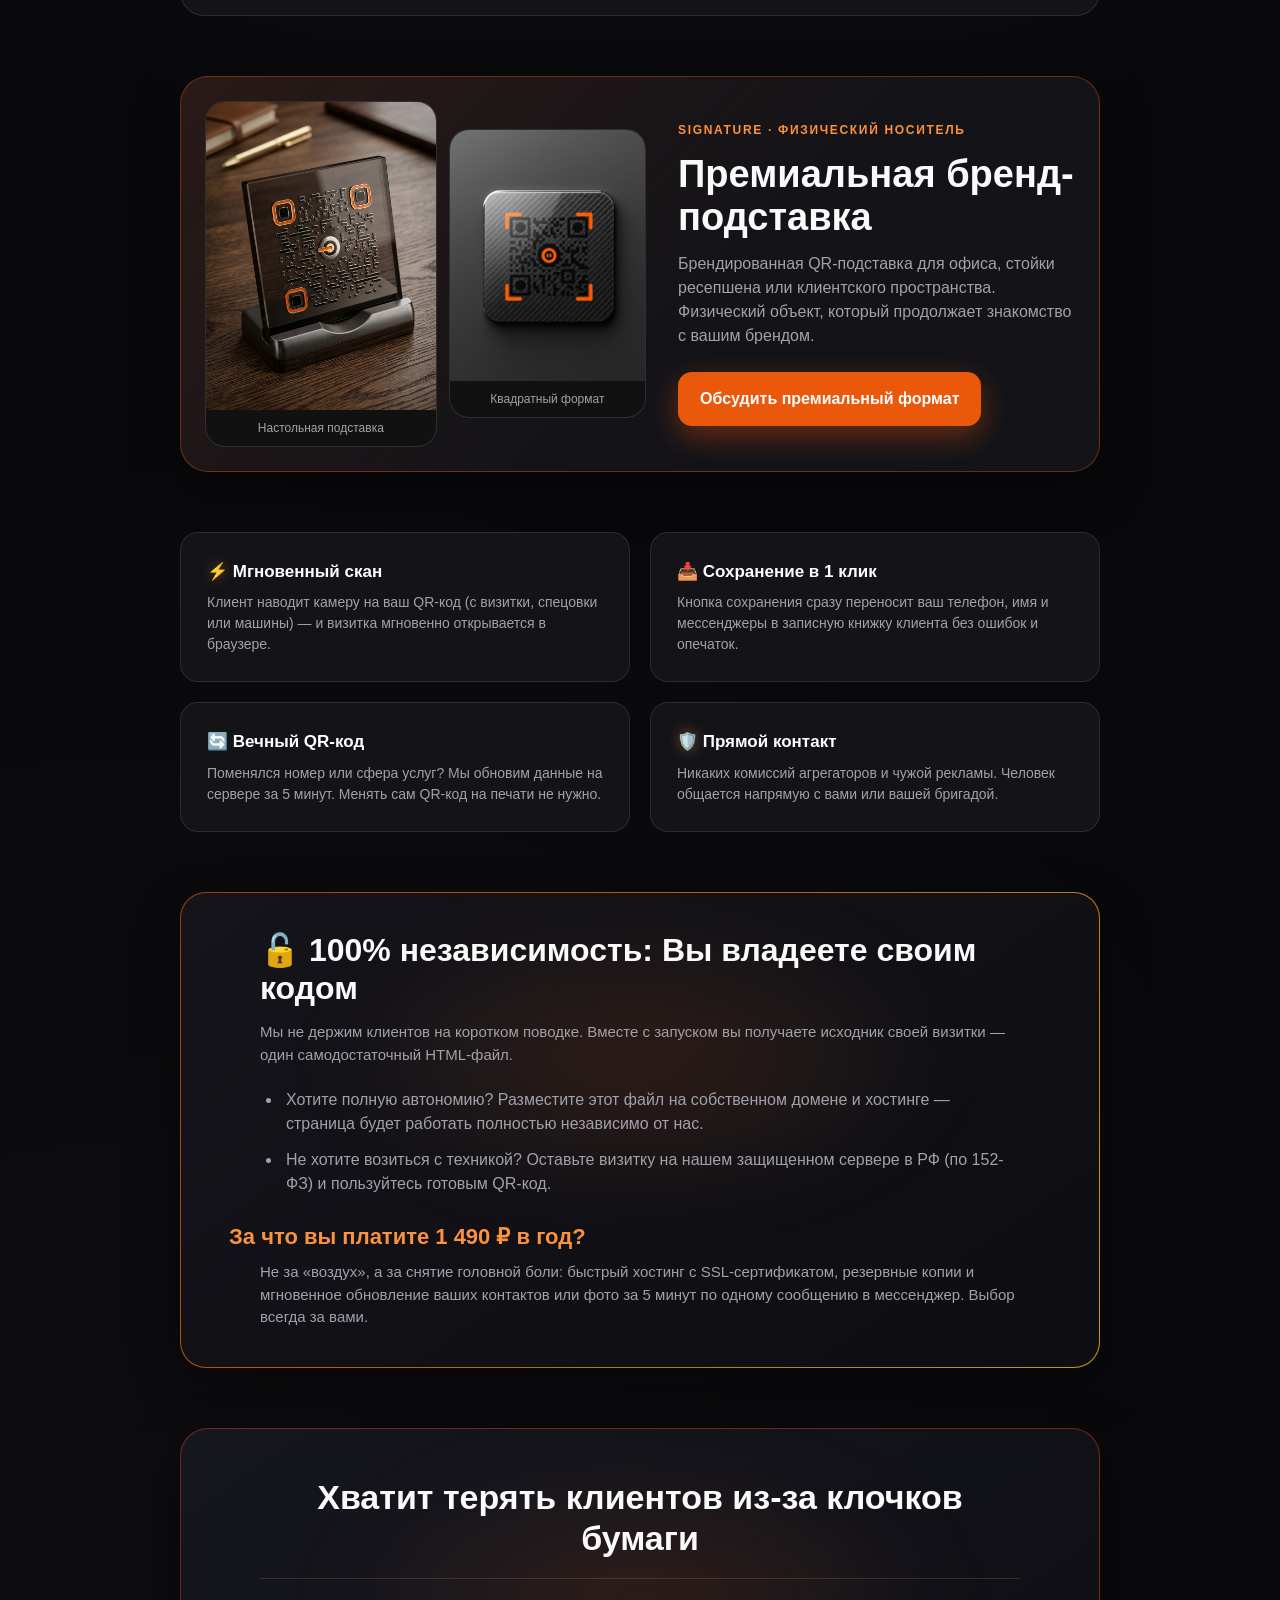
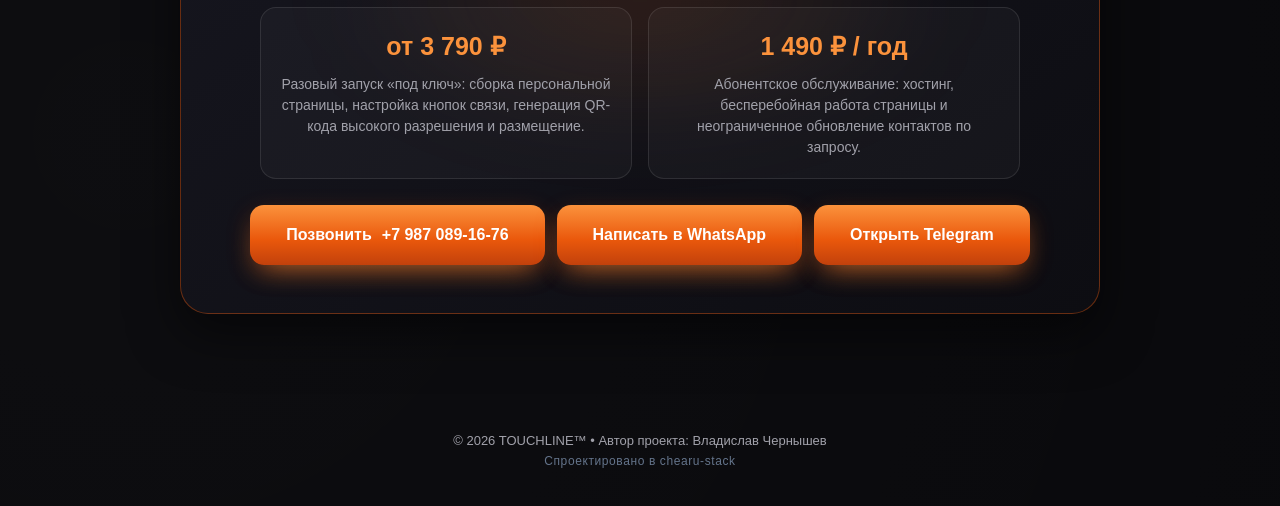
==== commit d0b57869: "Add individual QR codes to landing page" ====
--- a/index.html
+++ b/index.html
@@ -86,12 +86,20 @@
     <!-- БЛОК С QR-КОДОМ ДЕНИСОВА ДЛЯ ПОЛЕВОГО ТЕСТА -->
     <section class="qr-test-box">
       <h3>Проверьте вживую прямо сейчас</h3>
-      <p>Наведите камеру смартфона на этот QR-код — откроется реальная визитка Денисова В.В.</p>
-      
-      <div class="qr-img-wrap">
-        <img src="qr_demo.svg" alt="QR на визитку Денисова">
+      <p>Наведите камеру смартфона на любой QR-код ниже</p>
+
+      <div class="qr-codes">
+        <div class="qr-img-wrap">
+          <img src="qr_demo.svg" alt="Индивидуальный QR-код визитки Денисова">
+        </div>
+        <div class="qr-img-wrap">
+          <img src="мой_qr-code.png" alt="Индивидуальный QR-код визитки">
+        </div>
+        <div class="qr-img-wrap">
+          <img src="ферма_qr-code.png" alt="Индивидуальный QR-код фермы">
+        </div>
       </div>
-      <a class="qr-open-link" href="https://stroypavlovo52.htmlkin.ru/" target="_blank" rel="noopener noreferrer">Открыть визитку Денисова</a>
+      <p class="qr-note">Каждый QR-код создан индивидуально.</p>
     </section>
 
     <!-- ПРЕМИАЛЬНЫЙ ФИЗИЧЕСКИЙ ФОРМАТ -->
--- a/style.css
+++ b/style.css
@@ -183,8 +183,13 @@
       margin-bottom: 24px;
     }
 
+    .qr-codes {
+      display: flex;
+      justify-content: space-between;
+    }
+
     .qr-img-wrap {
-      display: inline-block;
+      flex: 0 0 28.6%;
       padding: 14px;
       background: #fff;
       border-radius: 16px;
@@ -193,8 +198,14 @@
 
     .qr-img-wrap img {
       display: block;
-      width: 160px;
-      height: 160px;
+      width: 100%;
+      aspect-ratio: 1;
+      height: auto;
+      object-fit: contain;
+    }
+
+    .qr-test-box .qr-note {
+      margin: 24px 0 0;
     }
 
     /* Premium physical offer */
@@ -1024,24 +1035,18 @@
   box-shadow: 0 10px 28px rgba(234, 88, 12, 0.34), 0 16px 32px -13px rgba(251, 146, 60, 0.82);
 }
 
-body:not(.system-page) .qr-open-link {
-  display: inline-block;
-  max-width: 100%;
-  margin-top: 16px;
-  color: #fb923c;
-  font-size: 14px;
-  font-weight: 700;
-  text-decoration-color: rgba(251, 146, 60, 0.5);
-  text-underline-offset: 4px;
-}
-
-body:not(.system-page) .qr-open-link:hover,
-body:not(.system-page) .qr-open-link:focus-visible {
-  color: #fdba74;
-  text-decoration-color: currentColor;
-}
-
 @media (max-width: 480px) {
+  body:not(.system-page) .qr-codes {
+    flex-direction: column;
+    align-items: center;
+    gap: 20px;
+  }
+
+  body:not(.system-page) .qr-img-wrap {
+    width: 90%;
+    flex-basis: auto;
+  }
+
   body:not(.system-page) .ownership-box {
     margin-bottom: 42px;
     padding: 28px 18px;
